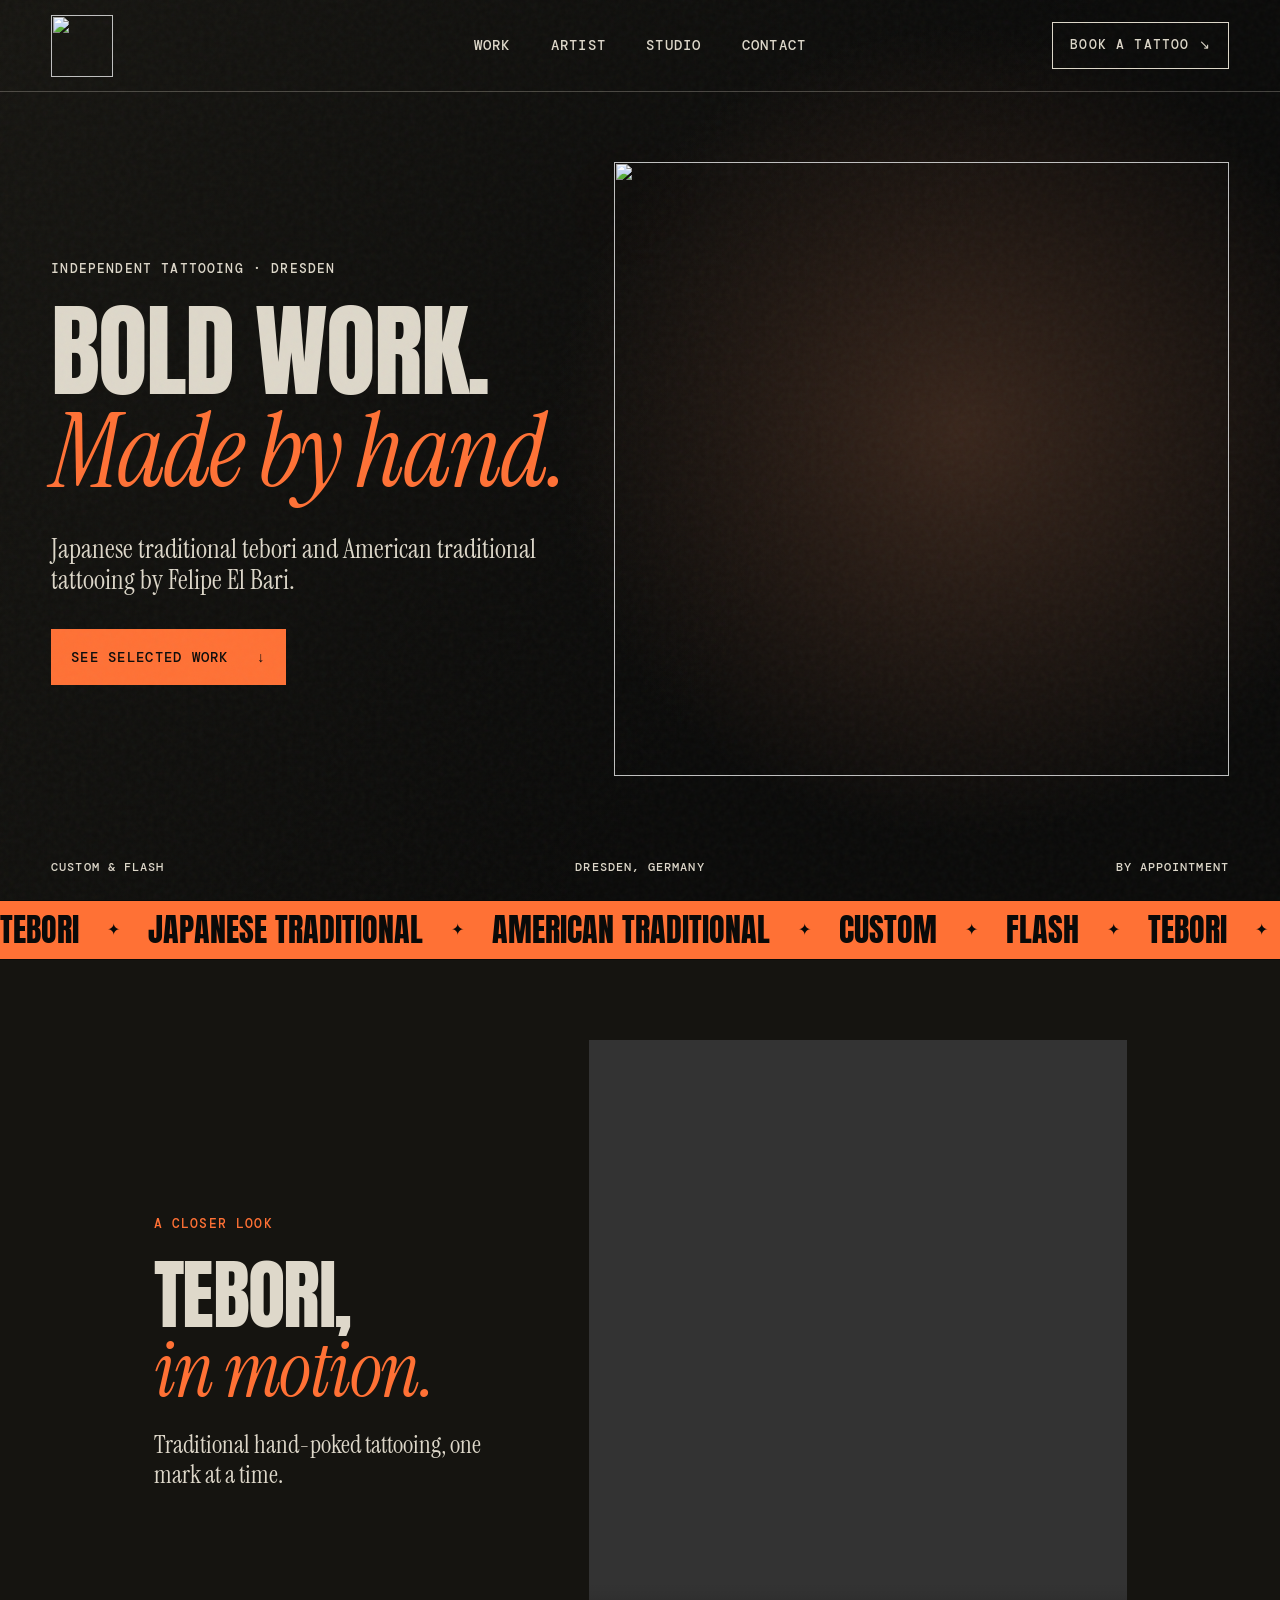
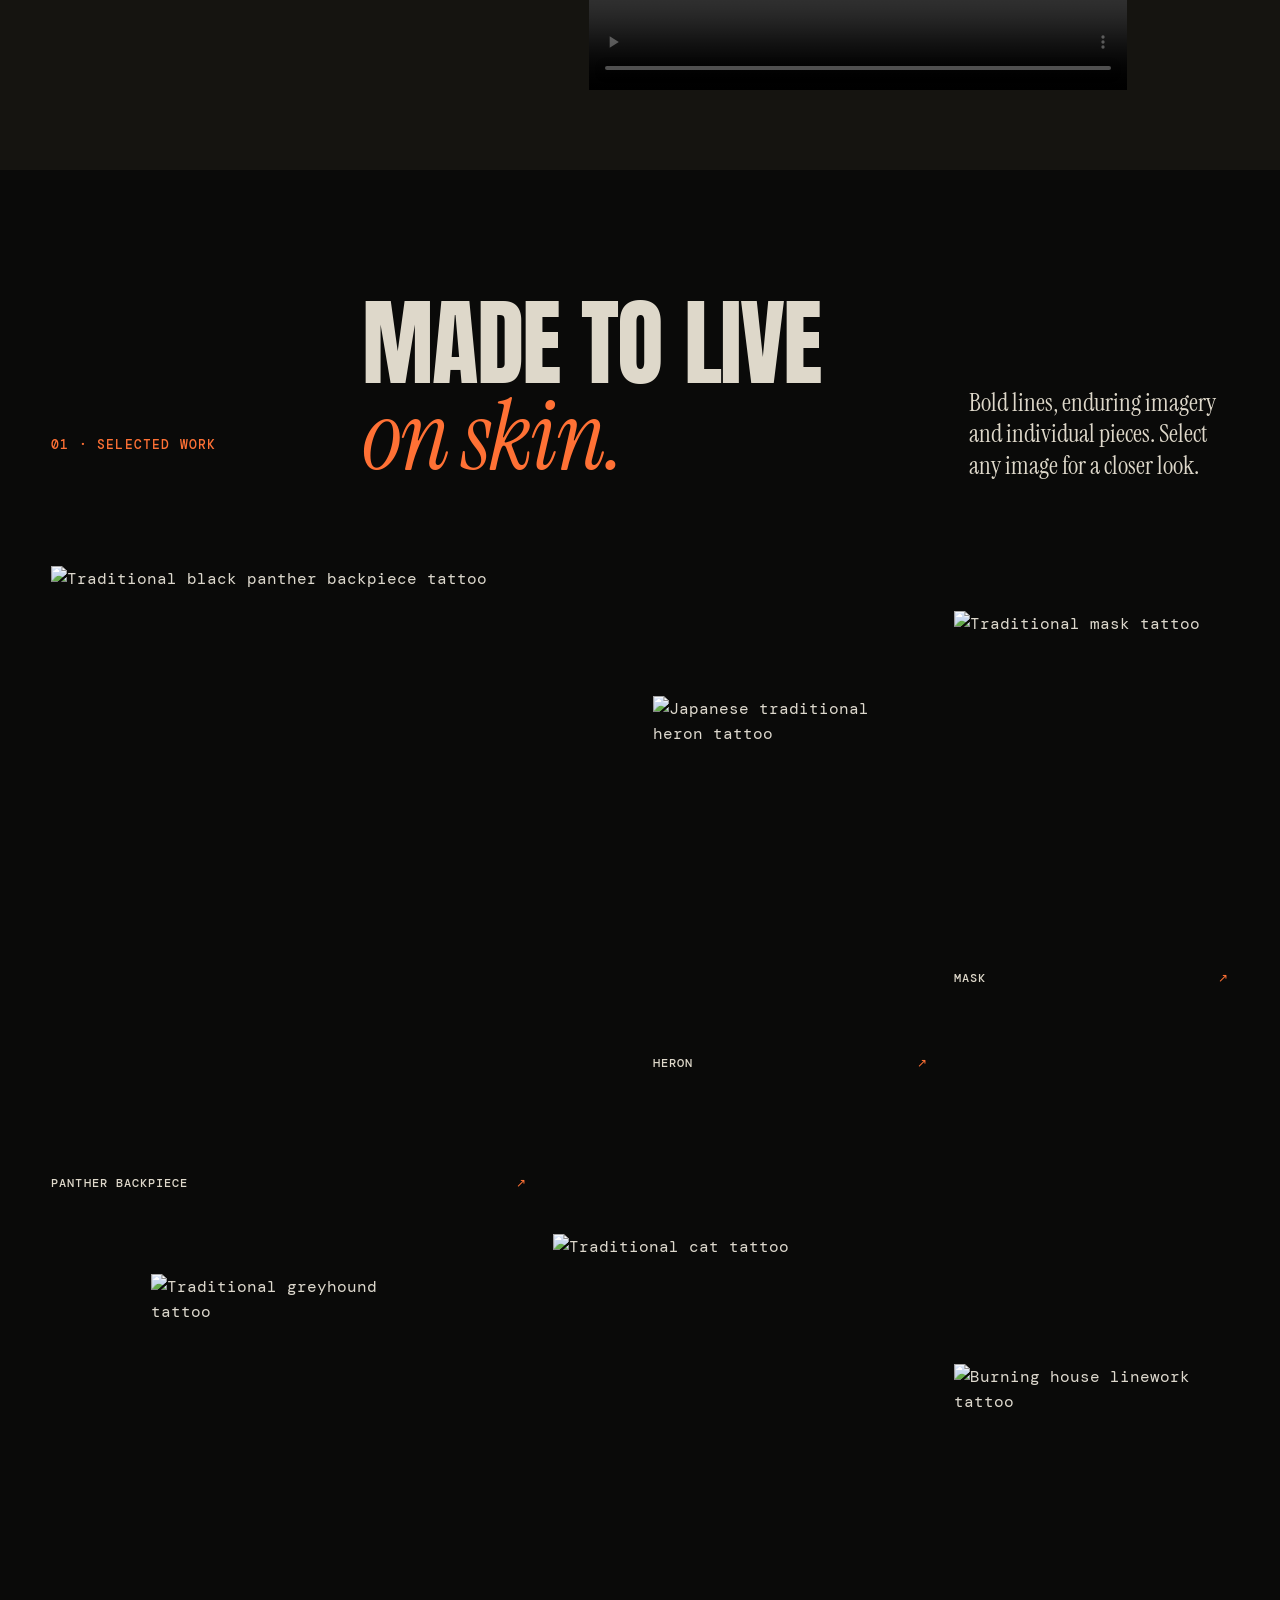
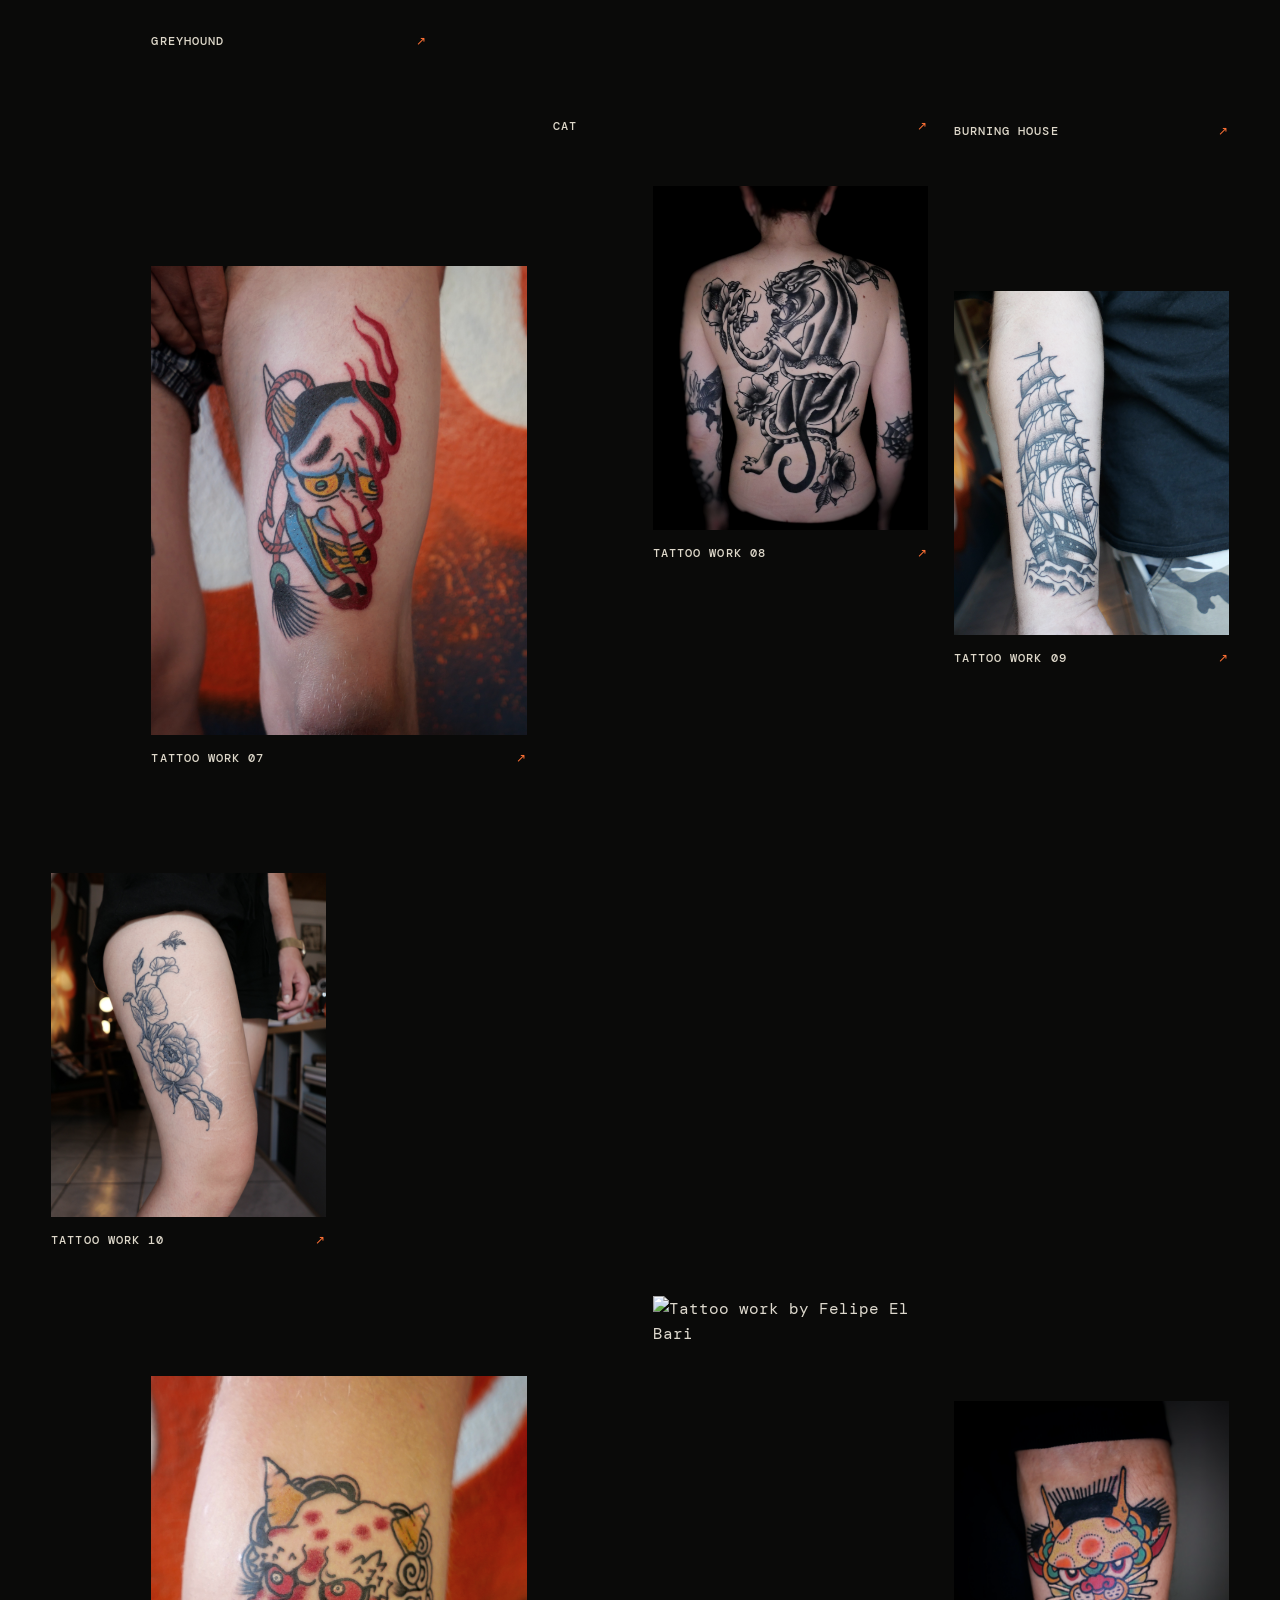
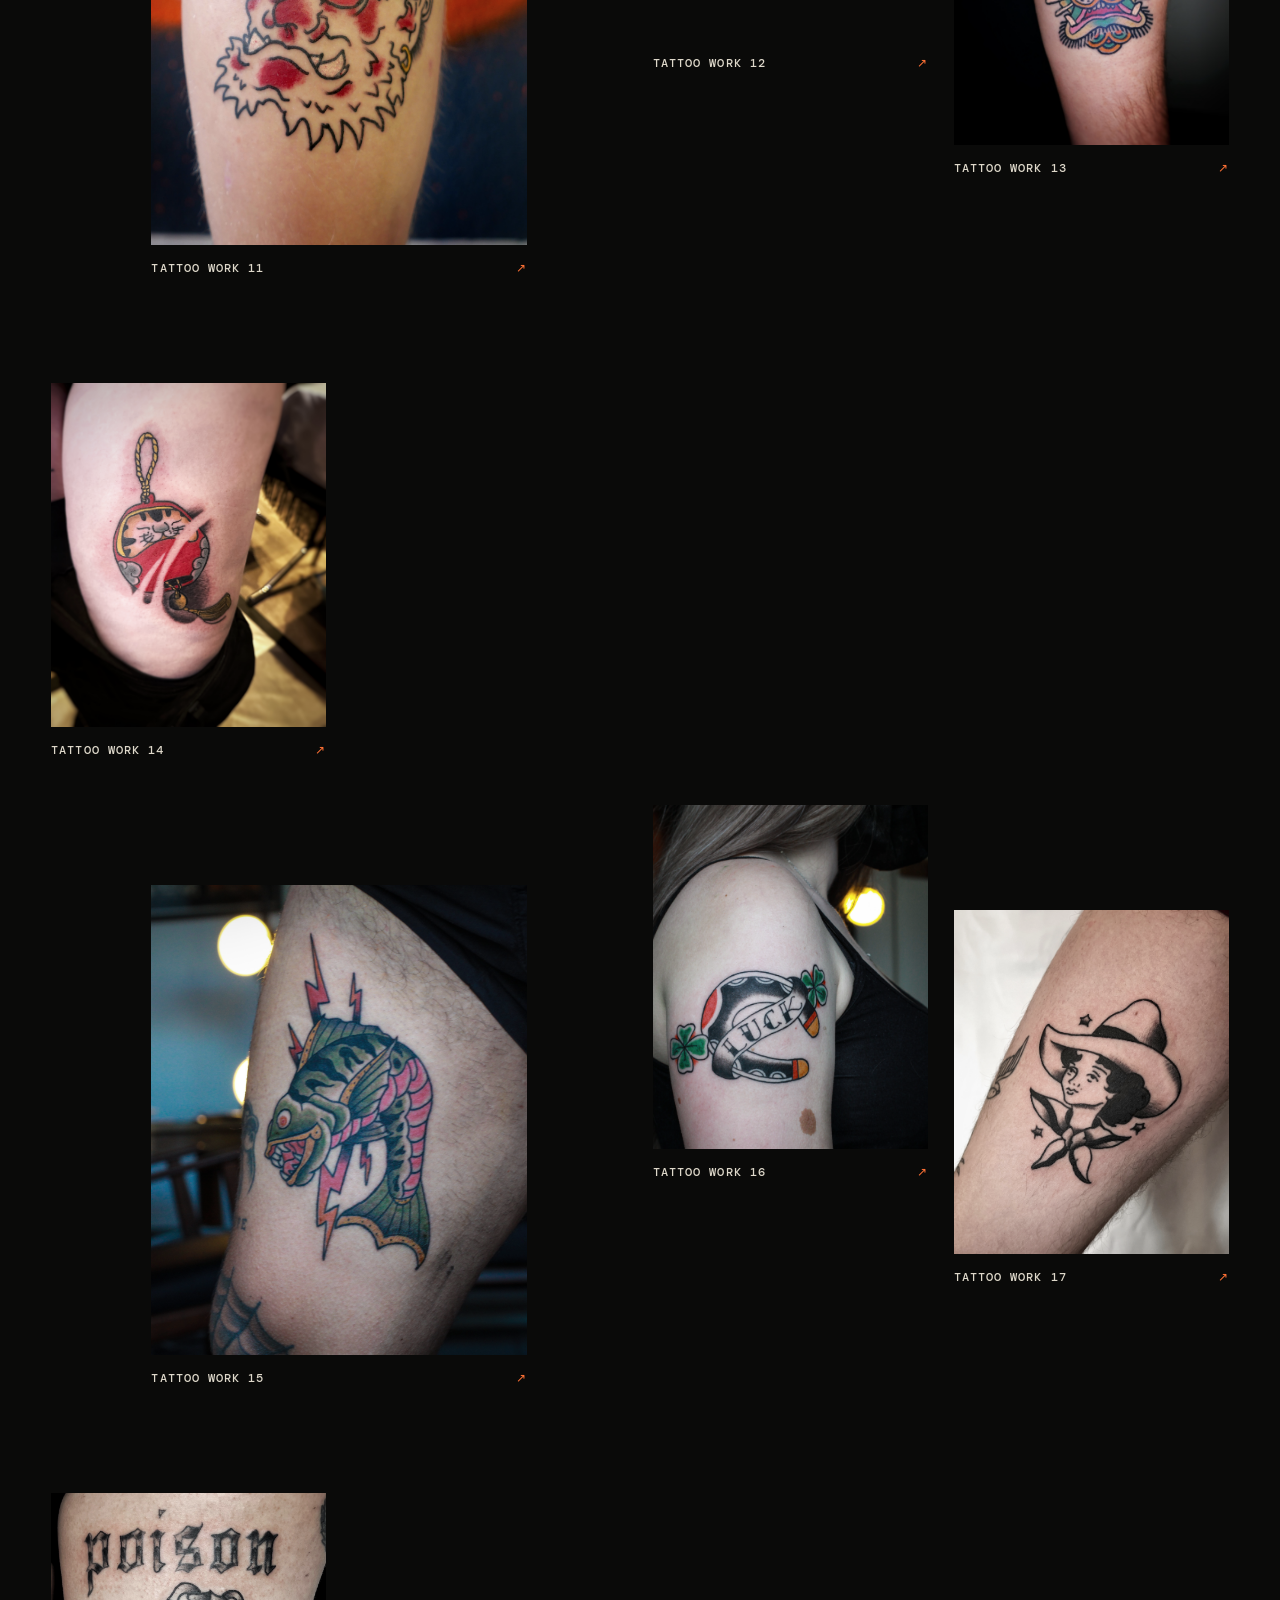
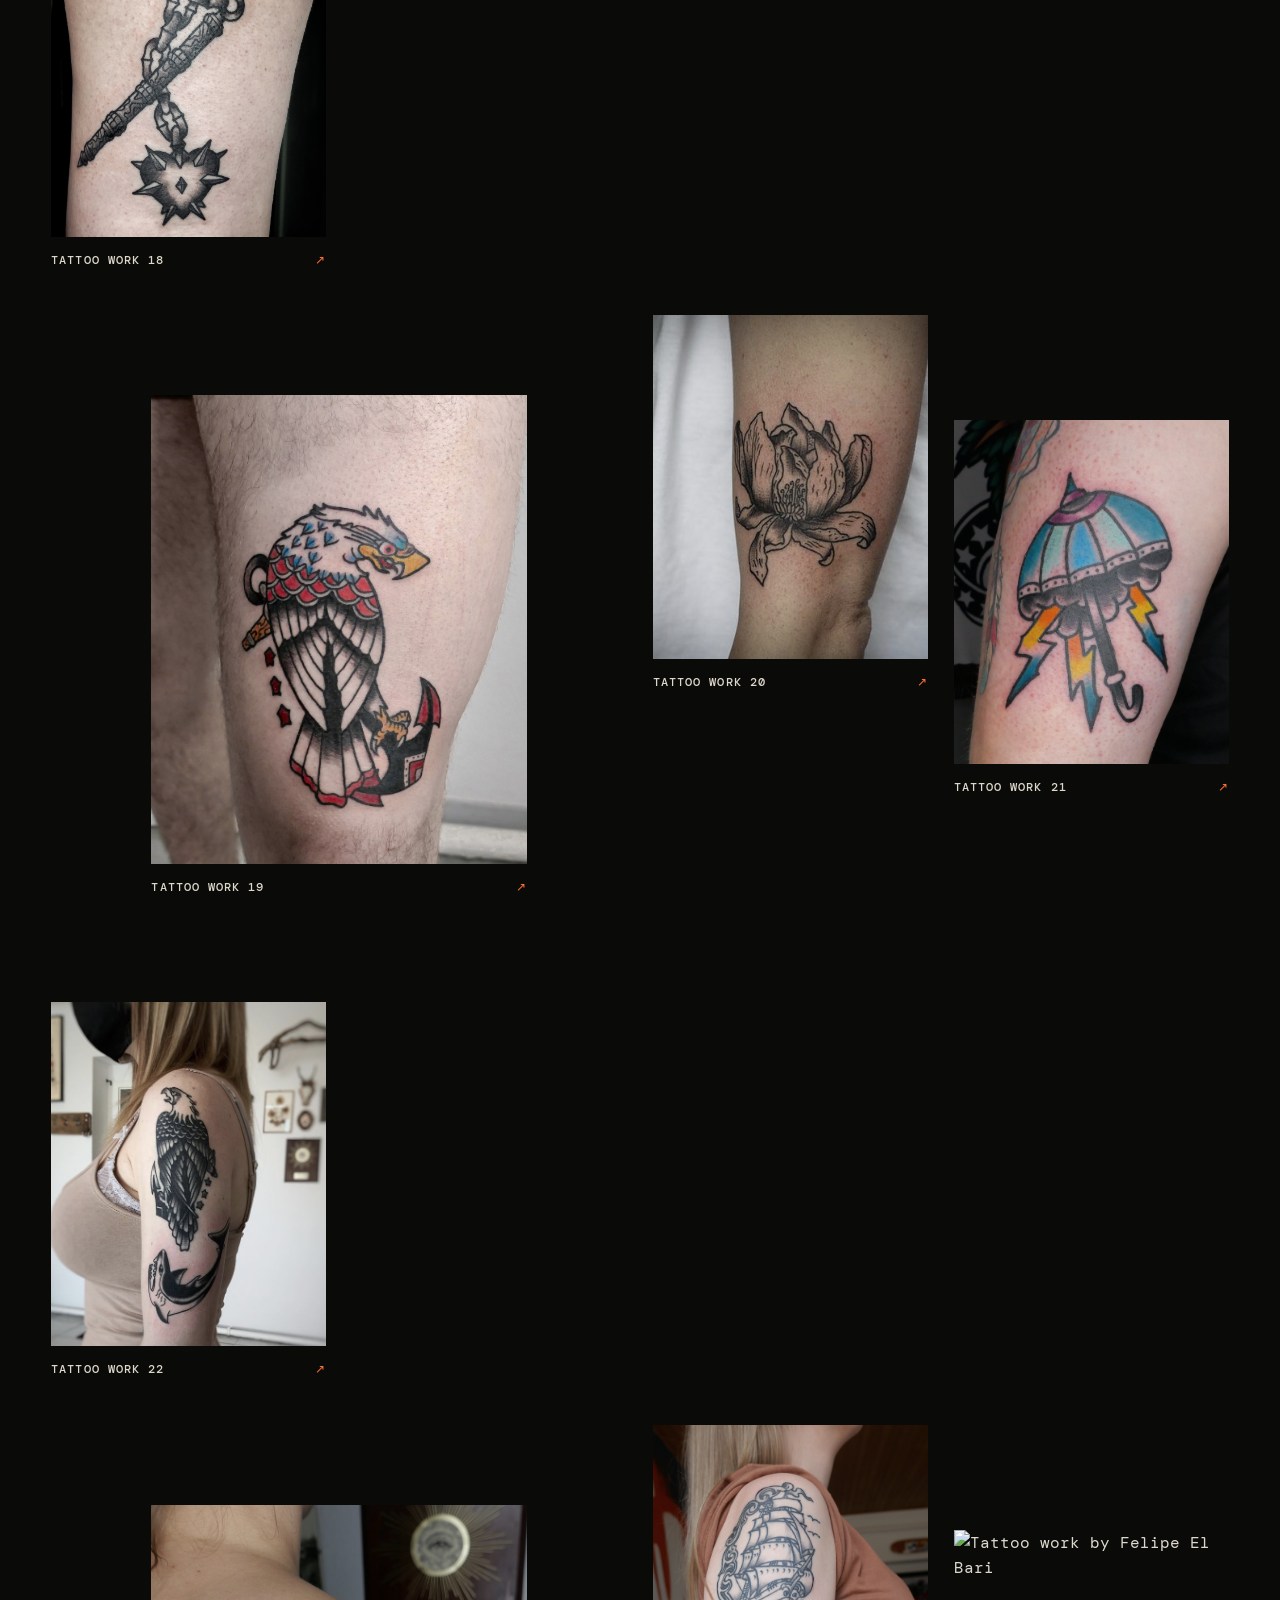
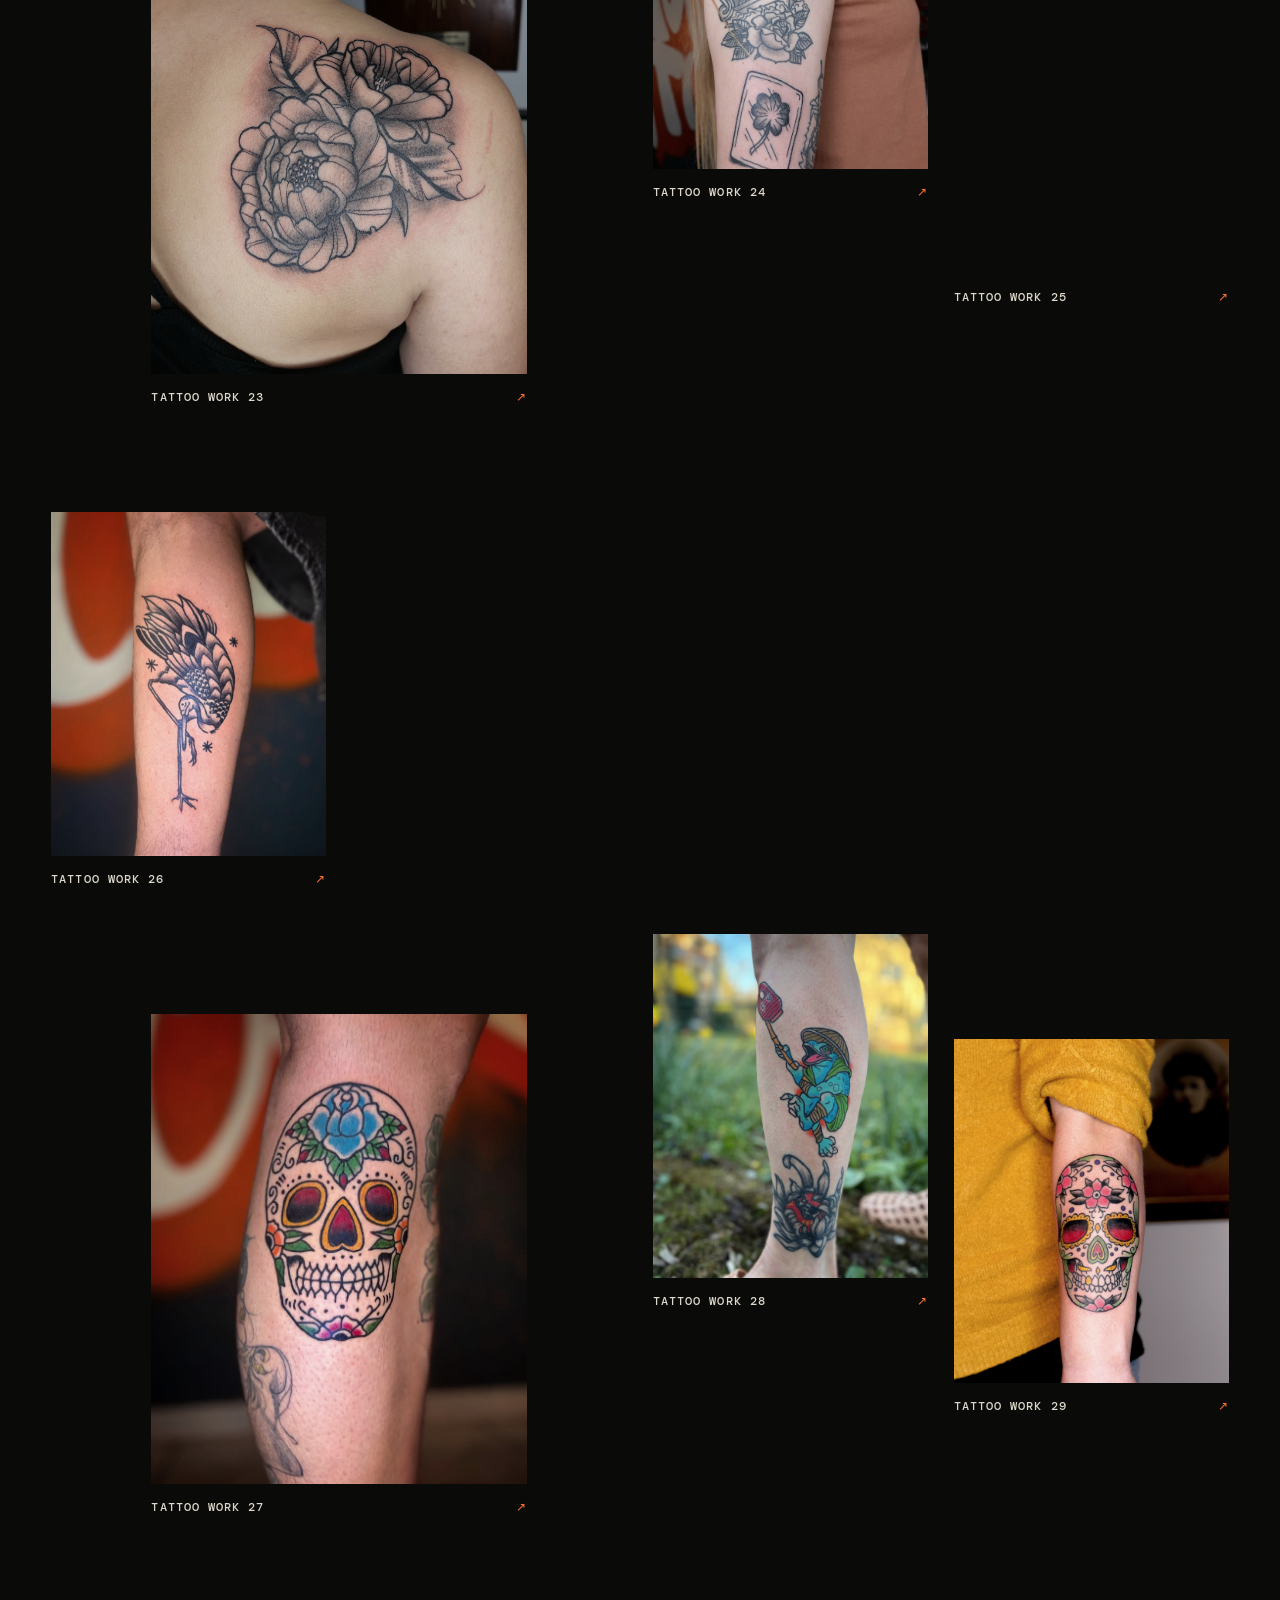
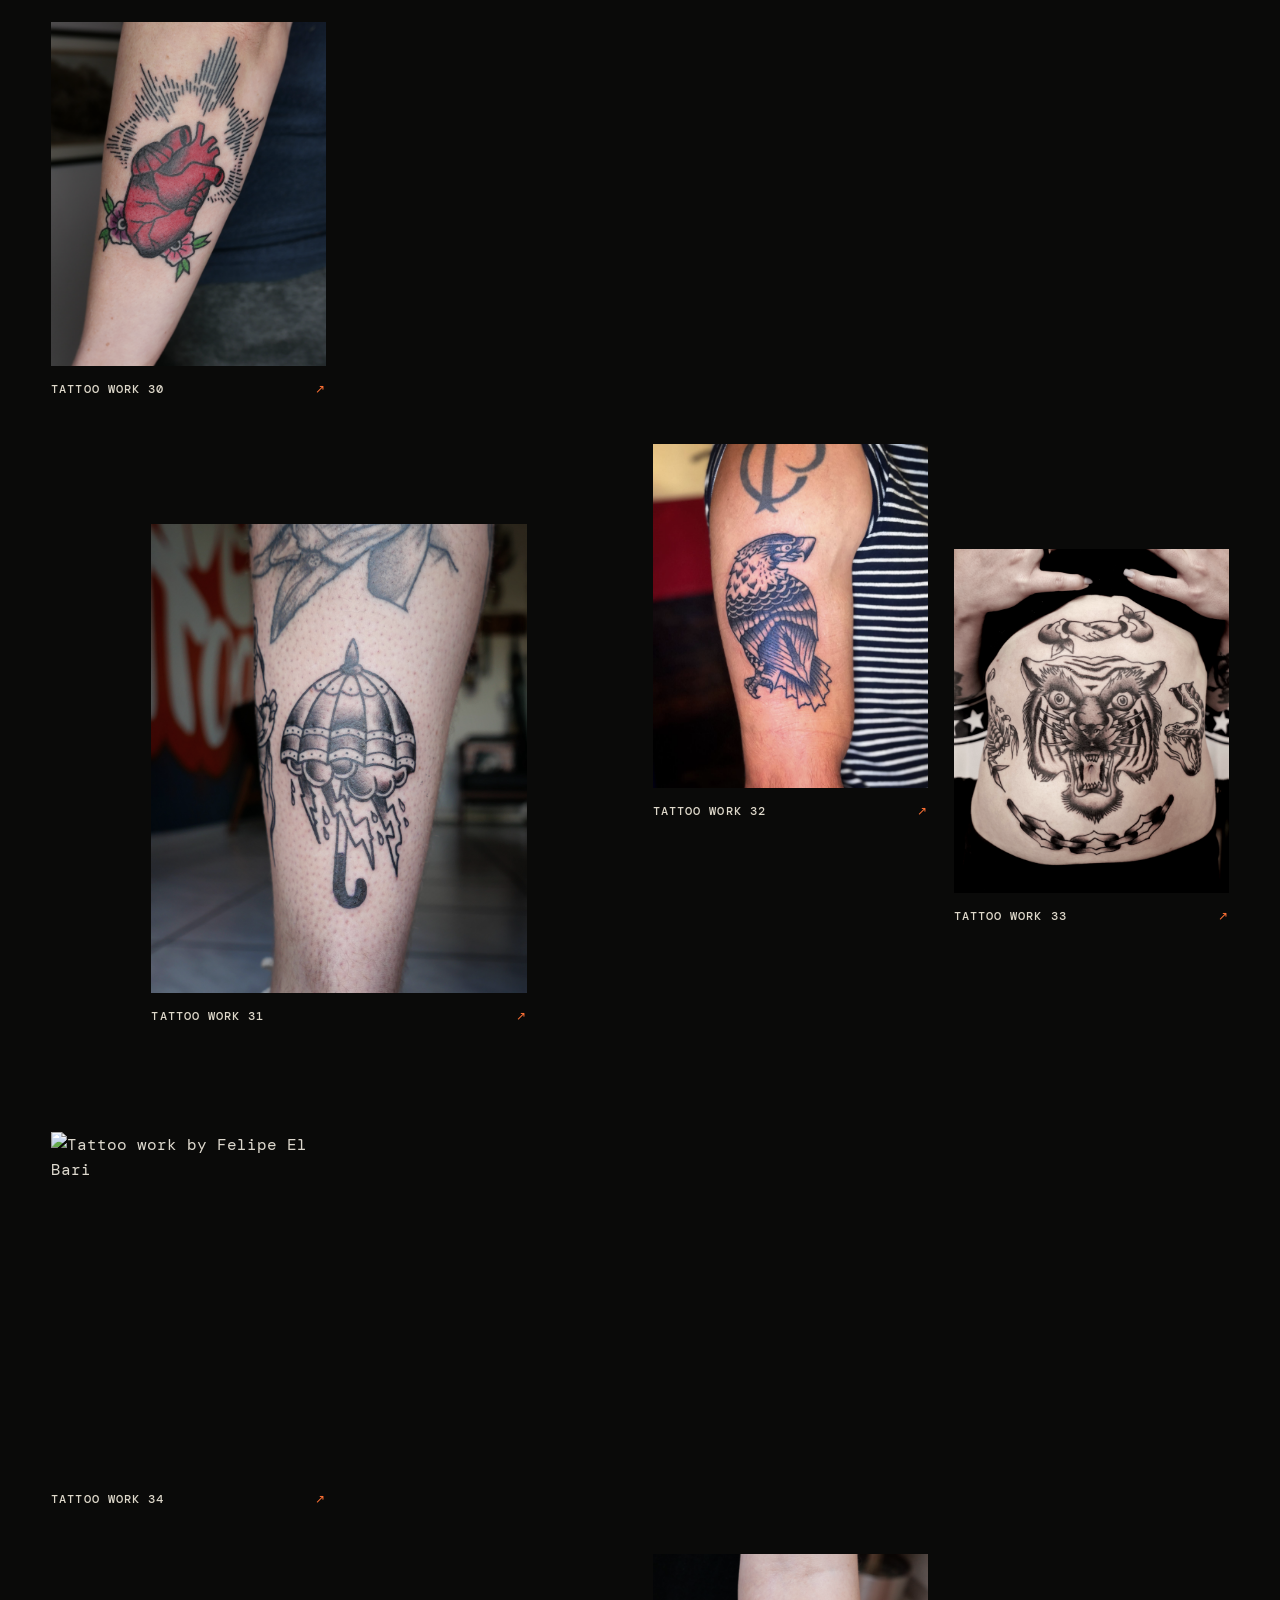
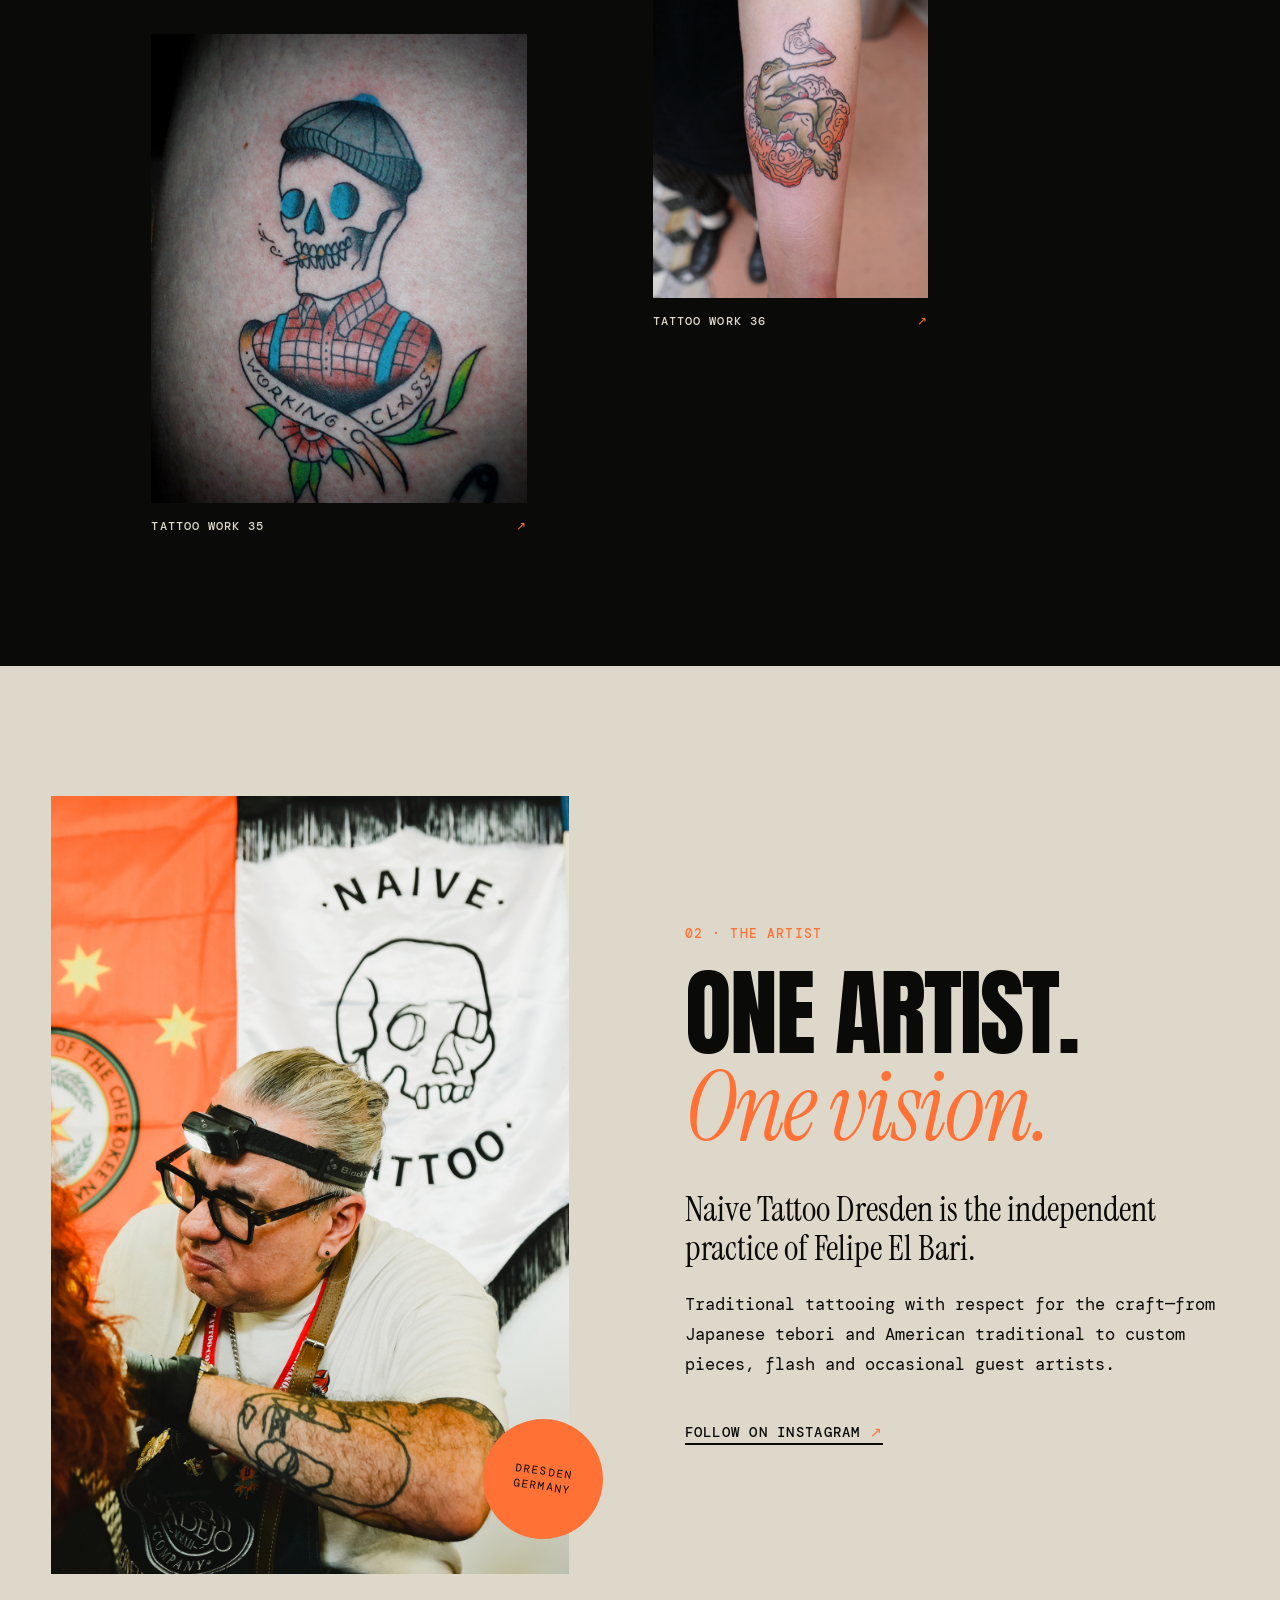
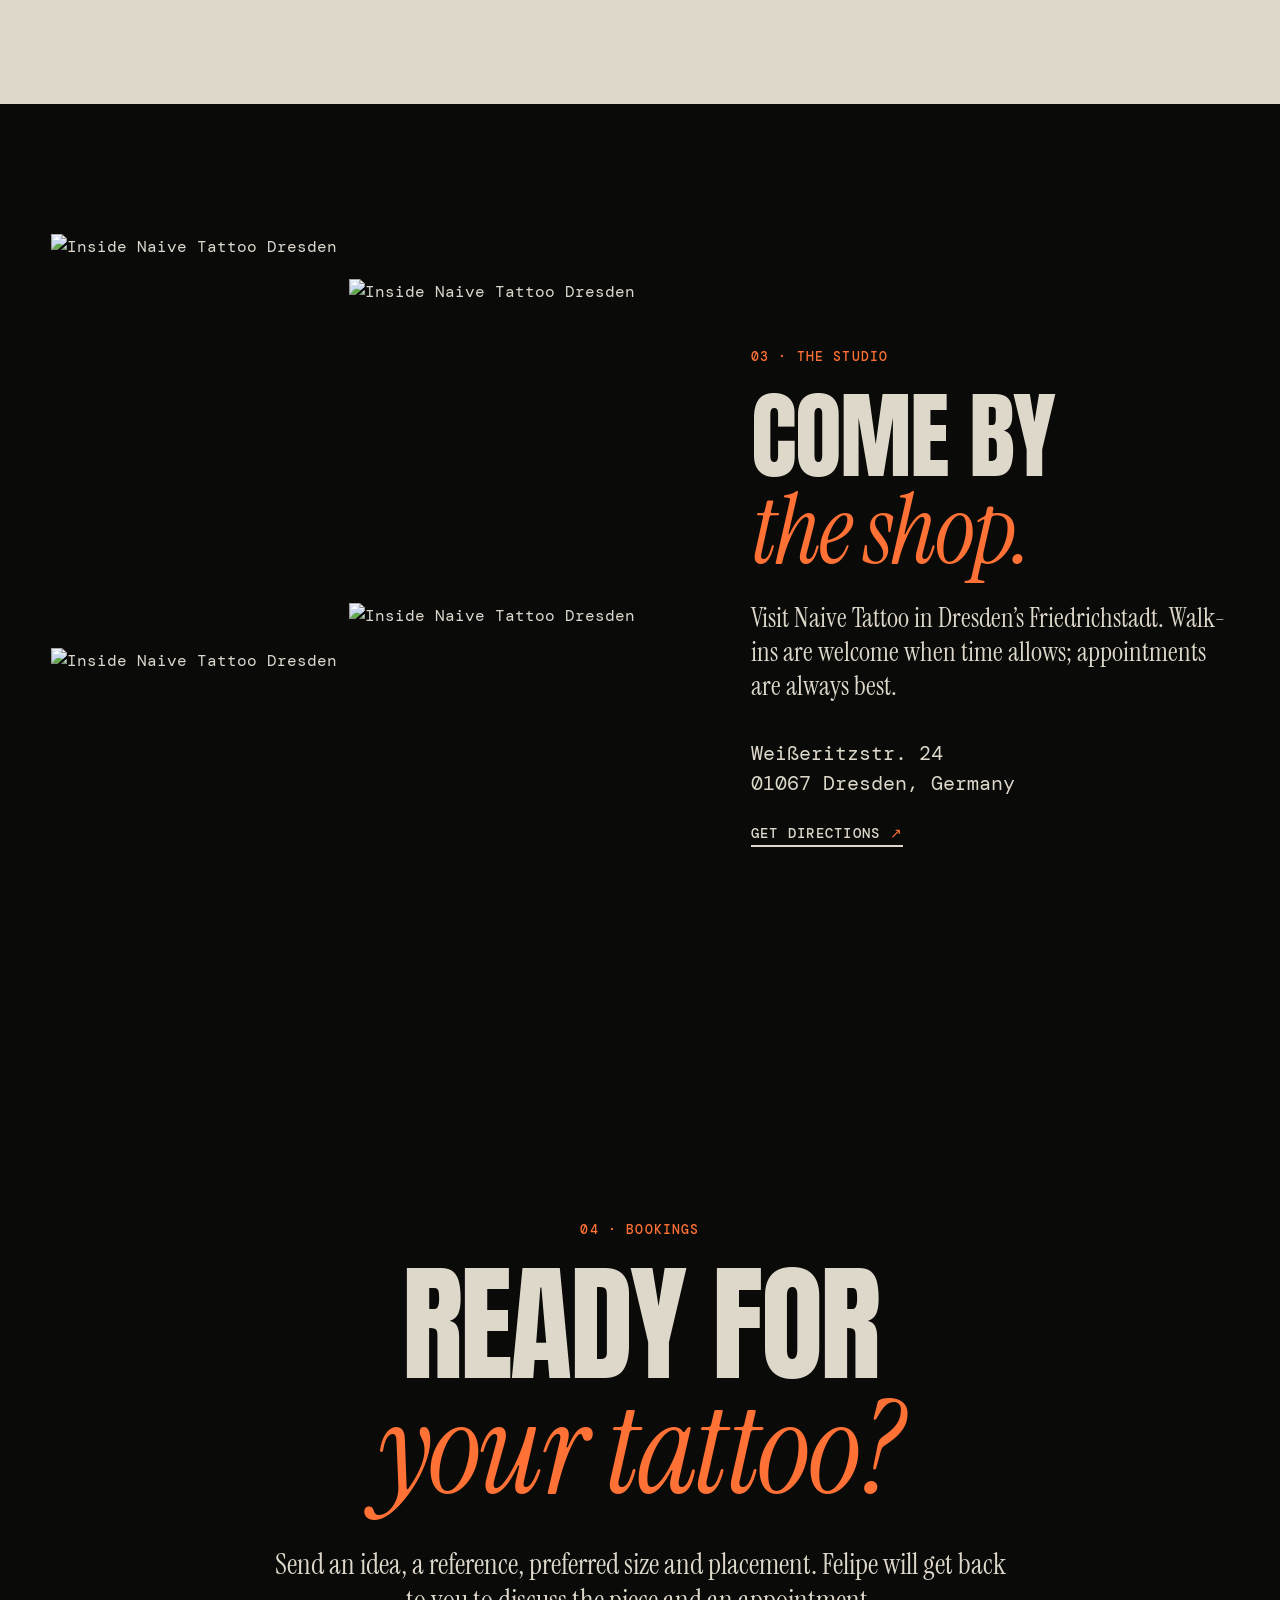
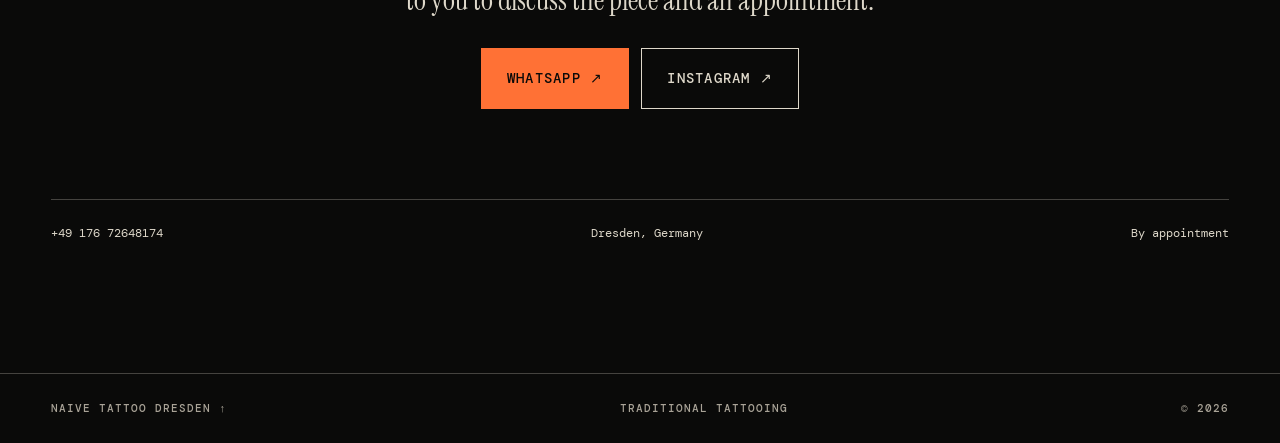
==== index.html @ 2654c164 "Add tattoo gallery, studio details, and reel" ====
<!DOCTYPE html>
<html lang="en">
<head>
  <meta charset="UTF-8">
  <meta name="viewport" content="width=device-width, initial-scale=1">
  <meta name="theme-color" content="#0a0a09">
  <meta name="description" content="Naive Tattoo Dresden — Japanese tebori, American traditional, custom and flash tattooing by Felipe El Bari.">
  <title>Naive Tattoo Dresden — Traditional tattooing</title>
  <link rel="icon" type="image/png" sizes="32x32" href="Assets/Favicon/favicon-32x32.png">
  <link rel="apple-touch-icon" sizes="180x180" href="Assets/Favicon/favicon-180x180.png">
  <link rel="preconnect" href="https://fonts.googleapis.com">
  <link rel="preconnect" href="https://fonts.gstatic.com" crossorigin>
  <link href="https://fonts.googleapis.com/css2?family=Anton&family=DM+Mono:wght@400;500&family=Instrument+Serif:ital@0;1&display=swap" rel="stylesheet">
  <link rel="stylesheet" href="styles.css">
</head>
<body>
  <div class="grain" aria-hidden="true"></div>
  <header class="site-header">
    <a class="brand" href="#top" aria-label="Naive Tattoo Dresden, home"><img src="Assets/Logo/Orange logo.png" alt=""></a>
    <nav aria-label="Main navigation"><a href="#work">Work</a><a href="#artist">Artist</a><a href="#studio">Studio</a><a href="#booking">Contact</a></nav>
    <a class="header-book" href="#booking">Book a tattoo <span aria-hidden="true">↘</span></a>
  </header>
  <main>
    <section class="hero" id="top">
      <div class="hero-copy">
        <p class="eyebrow">Independent tattooing · Dresden</p>
        <h1>Bold work.<br><em>Made by hand.</em></h1>
        <p class="hero-intro">Japanese traditional tebori and American traditional tattooing by Felipe El Bari.</p>
        <a class="primary-link" href="#work">See selected work <span aria-hidden="true">↓</span></a>
      </div>
      <div class="hero-art" aria-hidden="true"><img src="Assets/Logo/Orange logo.png" alt=""></div>
      <div class="hero-meta" role="group" aria-label="Studio details"><span>Custom &amp; flash</span><span>Dresden, Germany</span><span>By appointment</span></div>
    </section>
    <section class="marquee" aria-label="Tattoo styles">
      <div class="marquee-track">
        <div class="marquee-set"><span>Tebori</span><i>✦</i><span>Japanese Traditional</span><i>✦</i><span>American Traditional</span><i>✦</i><span>Custom</span><i>✦</i><span>Flash</span><i>✦</i></div>
        <div class="marquee-set" aria-hidden="true"><span>Tebori</span><i>✦</i><span>Japanese Traditional</span><i>✦</i><span>American Traditional</span><i>✦</i><span>Custom</span><i>✦</i><span>Flash</span><i>✦</i></div>
      </div>
    </section>
    <section class="reel" aria-labelledby="reel-title">
      <div class="reel-copy">
        <p class="eyebrow orange">A closer look</p>
        <h2 id="reel-title">Tebori,<br><em>in motion.</em></h2>
        <p>Traditional hand-poked tattooing, one mark at a time.</p>
      </div>
      <video class="reel-video" controls muted playsinline preload="metadata" aria-label="Tebori tattooing reel">
        <source src="Assets/videos/Reel Tebori Modern.mov" type="video/quicktime">
        Your browser does not support this video.
      </video>
    </section>
    <section class="work section" id="work" aria-labelledby="work-title">
      <div class="section-heading">
        <p class="eyebrow orange">01 · Selected work</p>
        <h2 id="work-title">Made to live<br><em>on skin.</em></h2>
        <p>Bold lines, enduring imagery and individual pieces. Select any image for a closer look.</p>
      </div>
      <div class="gallery">
        <button class="piece tall reveal" type="button" data-title="Panther backpiece"><img src="Assets/Gallery of tattoos/Panther backpiece.png" alt="Traditional black panther backpiece tattoo" loading="lazy"><span>Panther backpiece</span></button>
        <button class="piece reveal" type="button" data-title="Heron"><img src="Assets/Gallery of tattoos/Heron tattoo.png" alt="Japanese traditional heron tattoo" loading="lazy"><span>Heron</span></button>
        <button class="piece reveal" type="button" data-title="Mask"><img src="Assets/Gallery of tattoos/Mask tattoo.png" alt="Traditional mask tattoo" loading="lazy"><span>Mask</span></button>
        <button class="piece reveal" type="button" data-title="Greyhound"><img src="Assets/Gallery of tattoos/Greyhound tattoo.png" alt="Traditional greyhound tattoo" loading="lazy"><span>Greyhound</span></button>
        <button class="piece tall reveal" type="button" data-title="Cat"><img src="Assets/Gallery of tattoos/Cat tattoo.png" alt="Traditional cat tattoo" loading="lazy"><span>Cat</span></button>
        <button class="piece reveal" type="button" data-title="Burning house"><img src="Assets/Gallery of tattoos/Burning house tattoo.png" alt="Burning house linework tattoo" loading="lazy"><span>Burning house</span></button>
        <button class="piece reveal" type="button" data-title="Tattoo work 07"><img src="Assets/Gallery of tattoos/DO01022152 2.jpg" alt="Tattoo work by Felipe El Bari" loading="lazy"><span>Tattoo work 07</span></button>
        <button class="piece reveal" type="button" data-title="Tattoo work 08"><img src="Assets/Gallery of tattoos/CF360032-CF05-45A3-846C-0F23BA4D587A.jpeg" alt="Tattoo work by Felipe El Bari" loading="lazy"><span>Tattoo work 08</span></button>
        <button class="piece reveal" type="button" data-title="Tattoo work 09"><img src="Assets/Gallery of tattoos/DO01011075 2.jpg" alt="Tattoo work by Felipe El Bari" loading="lazy"><span>Tattoo work 09</span></button>
        <button class="piece reveal" type="button" data-title="Tattoo work 10"><img src="Assets/Gallery of tattoos/DO01022183.JPG" alt="Tattoo work by Felipe El Bari" loading="lazy"><span>Tattoo work 10</span></button>
        <button class="piece reveal" type="button" data-title="Tattoo work 11"><img src="Assets/Gallery of tattoos/DO01022163 2.jpg" alt="Tattoo work by Felipe El Bari" loading="lazy"><span>Tattoo work 11</span></button>
        <button class="piece reveal" type="button" data-title="Tattoo work 12"><img src="Assets/Gallery of tattoos/IMG_1928.heic" alt="Tattoo work by Felipe El Bari" loading="lazy"><span>Tattoo work 12</span></button>
        <button class="piece reveal" type="button" data-title="Tattoo work 13"><img src="Assets/Gallery of tattoos/DO01022415.jpg" alt="Tattoo work by Felipe El Bari" loading="lazy"><span>Tattoo work 13</span></button>
        <button class="piece reveal" type="button" data-title="Tattoo work 14"><img src="Assets/Gallery of tattoos/IMG_0526.jpg" alt="Tattoo work by Felipe El Bari" loading="lazy"><span>Tattoo work 14</span></button>
        <button class="piece reveal" type="button" data-title="Tattoo work 15"><img src="Assets/Gallery of tattoos/IMG_0321-2.jpg" alt="Tattoo work by Felipe El Bari" loading="lazy"><span>Tattoo work 15</span></button>
        <button class="piece reveal" type="button" data-title="Tattoo work 16"><img src="Assets/Gallery of tattoos/IMG_0290.jpg" alt="Tattoo work by Felipe El Bari" loading="lazy"><span>Tattoo work 16</span></button>
        <button class="piece reveal" type="button" data-title="Tattoo work 17"><img src="Assets/Gallery of tattoos/IMG_9064.jpg" alt="Tattoo work by Felipe El Bari" loading="lazy"><span>Tattoo work 17</span></button>
        <button class="piece reveal" type="button" data-title="Tattoo work 18"><img src="Assets/Gallery of tattoos/IMG_8683.jpg" alt="Tattoo work by Felipe El Bari" loading="lazy"><span>Tattoo work 18</span></button>
        <button class="piece reveal" type="button" data-title="Tattoo work 19"><img src="Assets/Gallery of tattoos/L1010730.jpg" alt="Tattoo work by Felipe El Bari" loading="lazy"><span>Tattoo work 19</span></button>
        <button class="piece reveal" type="button" data-title="Tattoo work 20"><img src="Assets/Gallery of tattoos/IMG_8500.JPG" alt="Tattoo work by Felipe El Bari" loading="lazy"><span>Tattoo work 20</span></button>
        <button class="piece reveal" type="button" data-title="Tattoo work 21"><img src="Assets/Gallery of tattoos/L1010789 (1).JPG" alt="Tattoo work by Felipe El Bari" loading="lazy"><span>Tattoo work 21</span></button>
        <button class="piece reveal" type="button" data-title="Tattoo work 22"><img src="Assets/Gallery of tattoos/IMG_8490.JPG" alt="Tattoo work by Felipe El Bari" loading="lazy"><span>Tattoo work 22</span></button>
        <button class="piece reveal" type="button" data-title="Tattoo work 23"><img src="Assets/Gallery of tattoos/L1011045.JPG" alt="Tattoo work by Felipe El Bari" loading="lazy"><span>Tattoo work 23</span></button>
        <button class="piece reveal" type="button" data-title="Tattoo work 24"><img src="Assets/Gallery of tattoos/L1011028.JPG" alt="Tattoo work by Felipe El Bari" loading="lazy"><span>Tattoo work 24</span></button>
        <button class="piece reveal" type="button" data-title="Tattoo work 25"><img src="Assets/Gallery of tattoos/IMG_8232.heic" alt="Tattoo work by Felipe El Bari" loading="lazy"><span>Tattoo work 25</span></button>
        <button class="piece reveal" type="button" data-title="Tattoo work 26"><img src="Assets/Gallery of tattoos/IMG_8035.JPG" alt="Tattoo work by Felipe El Bari" loading="lazy"><span>Tattoo work 26</span></button>
        <button class="piece reveal" type="button" data-title="Tattoo work 27"><img src="Assets/Gallery of tattoos/IMG_8036.JPG" alt="Tattoo work by Felipe El Bari" loading="lazy"><span>Tattoo work 27</span></button>
        <button class="piece reveal" type="button" data-title="Tattoo work 28"><img src="Assets/Gallery of tattoos/IMG_8038.JPG" alt="Tattoo work by Felipe El Bari" loading="lazy"><span>Tattoo work 28</span></button>
        <button class="piece reveal" type="button" data-title="Tattoo work 29"><img src="Assets/Gallery of tattoos/L1010083 2.jpg" alt="Tattoo work by Felipe El Bari" loading="lazy"><span>Tattoo work 29</span></button>
        <button class="piece reveal" type="button" data-title="Tattoo work 30"><img src="Assets/Gallery of tattoos/L1010365.JPG" alt="Tattoo work by Felipe El Bari" loading="lazy"><span>Tattoo work 30</span></button>
        <button class="piece reveal" type="button" data-title="Tattoo work 31"><img src="Assets/Gallery of tattoos/L1010943.jpg" alt="Tattoo work by Felipe El Bari" loading="lazy"><span>Tattoo work 31</span></button>
        <button class="piece reveal" type="button" data-title="Tattoo work 32"><img src="Assets/Gallery of tattoos/IMG_8039.JPG" alt="Tattoo work by Felipe El Bari" loading="lazy"><span>Tattoo work 32</span></button>
        <button class="piece reveal" type="button" data-title="Tattoo work 33"><img src="Assets/Gallery of tattoos/Snapseed 34.jpg" alt="Tattoo work by Felipe El Bari" loading="lazy"><span>Tattoo work 33</span></button>
        <button class="piece reveal" type="button" data-title="Tattoo work 34"><img src="Assets/Gallery of tattoos/IMG_8422.heic" alt="Tattoo work by Felipe El Bari" loading="lazy"><span>Tattoo work 34</span></button>
        <button class="piece reveal" type="button" data-title="Tattoo work 35"><img src="Assets/Gallery of tattoos/IMG_0280 2.jpg" alt="Tattoo work by Felipe El Bari" loading="lazy"><span>Tattoo work 35</span></button>
        <button class="piece reveal" type="button" data-title="Tattoo work 36"><img src="Assets/Gallery of tattoos/L1010698.JPG" alt="Tattoo work by Felipe El Bari" loading="lazy"><span>Tattoo work 36</span></button>
      </div>
    </section>
    <section class="artist section" id="artist" aria-labelledby="artist-title">
      <div class="portrait-wrap reveal"><img src="Assets/Profile picture/134303.jpg" alt="Felipe El Bari tattooing in his Dresden studio" loading="lazy"><span class="portrait-stamp">Dresden<br>Germany</span></div>
      <div class="artist-copy reveal">
        <p class="eyebrow orange">02 · The artist</p>
        <h2 id="artist-title">One artist.<br><em>One vision.</em></h2>
        <p class="lead">Naive Tattoo Dresden is the independent practice of Felipe El Bari.</p>
        <p>Traditional tattooing with respect for the craft—from Japanese tebori and American traditional to custom pieces, flash and occasional guest artists.</p>
        <a class="text-link" href="https://www.instagram.com/naivetattoodresden/" target="_blank" rel="noreferrer">Follow on Instagram <span aria-hidden="true">↗</span></a>
      </div>
    </section>
    <section class="studio section" id="studio" aria-labelledby="studio-title">
      <div class="studio-images reveal">
        <img src="Assets/Images of shop/IMG_3613.HEIC" alt="Inside Naive Tattoo Dresden" loading="lazy">
        <img src="Assets/Images of shop/IMG_3615.HEIC" alt="Inside Naive Tattoo Dresden" loading="lazy">
        <img src="Assets/Images of shop/IMG_3618.heic" alt="Inside Naive Tattoo Dresden" loading="lazy">
        <img src="Assets/Images of shop/IMG_3626.heic" alt="Inside Naive Tattoo Dresden" loading="lazy">
      </div>
      <div class="studio-copy reveal">
        <p class="eyebrow orange">03 · The studio</p>
        <h2 id="studio-title">Come by<br><em>the shop.</em></h2>
        <p>Visit Naive Tattoo in Dresden’s Friedrichstadt. Walk-ins are welcome when time allows; appointments are always best.</p>
        <address>Weißeritzstr. 24<br>01067 Dresden, Germany</address>
        <a class="text-link" href="https://www.google.com/maps/search/?api=1&amp;query=Weisseritzstrasse+24%2C+01067+Dresden" target="_blank" rel="noreferrer">Get directions <span aria-hidden="true">↗</span></a>
      </div>
    </section>
    <section class="booking section" id="booking" aria-labelledby="booking-title">
      <p class="eyebrow orange">04 · Bookings</p>
      <h2 id="booking-title">Ready for<br><em>your tattoo?</em></h2>
      <p>Send an idea, a reference, preferred size and placement. Felipe will get back to you to discuss the piece and an appointment.</p>
      <div class="booking-actions">
        <a class="booking-button" href="https://wa.me/4917672648174" target="_blank" rel="noreferrer">WhatsApp <span aria-hidden="true">↗</span></a>
        <a class="booking-button secondary" href="https://www.instagram.com/naivetattoodresden/" target="_blank" rel="noreferrer">Instagram <span aria-hidden="true">↗</span></a>
      </div>
      <div class="booking-meta"><span>+49 176 72648174</span><span>Dresden, Germany</span><span>By appointment</span></div>
    </section>
  </main>
  <footer><a href="#top">Naive Tattoo Dresden ↑</a><span>Traditional tattooing</span><span>© 2026</span></footer>
  <dialog id="lightbox" aria-label="Tattoo image preview"><button class="lightbox-close" type="button" aria-label="Close image">×</button><img src="Assets/Gallery of tattoos/Panther backpiece.png" alt=""><p></p></dialog>
  <script src="script.js"></script>
</body>
</html>
---- styles.css ----
:root{--ink:#0a0a09;--paper:#ded8ca;--orange:#ff7135;--line:rgba(222,216,202,.28);--mono:"DM Mono",monospace;--display:"Anton",Impact,sans-serif;--serif:"Instrument Serif",Georgia,serif}
*{box-sizing:border-box}
html{scroll-behavior:smooth;scroll-padding-top:92px}
body{margin:0;background:var(--ink);color:var(--paper);font:400 16px/1.6 var(--mono);overflow-x:hidden}
button,a{color:inherit;font:inherit}a{text-decoration:none}button{cursor:pointer}
.grain{position:fixed;inset:0;pointer-events:none;z-index:99;opacity:.05;background-image:url("data:image/svg+xml,%3Csvg viewBox='0 0 180 180' xmlns='http://www.w3.org/2000/svg'%3E%3Cfilter id='n'%3E%3CfeTurbulence type='fractalNoise' baseFrequency='.9' numOctaves='4' stitchTiles='stitch'/%3E%3C/filter%3E%3Crect width='100%25' height='100%25' filter='url(%23n)' opacity='.8'/%3E%3C/svg%3E")}
.site-header{position:absolute;inset:0 0 auto;z-index:10;height:92px;padding:14px 4vw;display:grid;grid-template-columns:1fr auto 1fr;align-items:center;border-bottom:1px solid var(--line)}
.brand{width:62px;height:62px}.brand img{width:100%;height:100%;object-fit:contain}
.site-header nav{display:flex;gap:40px}.site-header nav a,.header-book,.eyebrow,.primary-link,.booking-button,.text-link,footer,.hero-meta,.piece span{text-transform:uppercase;letter-spacing:.09em;font-weight:500}
.site-header nav a{font-size:14px}.site-header nav a:hover,.site-header nav a:focus-visible,.text-link:hover{color:var(--orange)}
.header-book{justify-self:end;border:1px solid var(--paper);padding:12px 17px;font-size:13px;transition:.2s}.header-book:hover{background:var(--orange);border-color:var(--orange);color:var(--ink)}
.hero{min-height:100svh;position:relative;display:grid;grid-template-columns:minmax(0,.95fr) minmax(440px,1.05fr);align-items:center;gap:4vw;padding:135px 4vw 90px;overflow:hidden}
.hero:before{content:"";position:absolute;inset:0;z-index:-1;background:radial-gradient(circle at 75% 48%,#38251b 0,transparent 38%),linear-gradient(120deg,#161511,transparent 62%)}
.hero-copy{position:relative;z-index:2}.eyebrow{font-size:13px;line-height:1.4;margin:0 0 27px}.orange{color:var(--orange)}
h1,h2{margin:0;font-family:var(--display);font-weight:400;text-transform:uppercase;line-height:.9;letter-spacing:-.02em}h1{font-size:clamp(76px,8vw,145px)}h2{font-size:clamp(66px,7.5vw,126px)}h1 em,h2 em{font-family:var(--serif);font-weight:400;text-transform:none;color:var(--orange)}
.hero-intro{max-width:580px;margin:34px 0;font-family:var(--serif);font-size:clamp(27px,2.1vw,38px);line-height:1.15}
.primary-link{display:inline-flex;gap:28px;align-items:center;padding:17px 20px;background:var(--orange);color:var(--ink);font-size:14px}.primary-link:hover span{transform:translateY(3px)}.primary-link span{transition:.2s}
.hero-art{position:relative;justify-self:end;width:min(48vw,680px);aspect-ratio:1}.hero-art img{width:100%;height:100%;object-fit:contain;filter:drop-shadow(0 20px 55px rgba(255,113,53,.16))}
.hero-meta{position:absolute;bottom:23px;left:4vw;right:4vw;display:flex;justify-content:space-between;font-size:12px}
.marquee{overflow:hidden;background:var(--orange);color:var(--ink);border-block:1px solid var(--ink);padding:13px 0}.marquee-track{display:flex;width:max-content;animation:marquee 28s linear infinite}.marquee-set{display:flex;gap:28px;padding-right:28px;white-space:nowrap}.marquee span{font-family:var(--display);font-size:32px;line-height:1;text-transform:uppercase}.marquee i{font-style:normal;align-self:center}
.reel{display:grid;grid-template-columns:minmax(280px,.8fr) minmax(0,1.2fr);gap:6vw;align-items:center;padding:80px 12vw;background:#151410}.reel-copy h2{font-size:clamp(58px,6vw,100px)}.reel-copy>p:last-child{font-family:var(--serif);font-size:25px;line-height:1.2}.reel-video{width:100%;display:block;aspect-ratio:9/16;max-height:650px;object-fit:cover;background:#000}
.section{padding:130px 4vw}.section-heading{display:grid;grid-template-columns:.7fr 1.5fr .7fr;gap:4vw;align-items:end;margin-bottom:85px}.section-heading>p:last-child{margin:0;font-family:var(--serif);font-size:25px;line-height:1.25}
.gallery{display:grid;grid-template-columns:repeat(12,1fr);gap:80px 2vw;align-items:start}.piece{padding:0;border:0;background:transparent;text-align:left}.piece:nth-child(1){grid-column:1/span 5}.piece:nth-child(2){grid-column:7/span 3;margin-top:130px}.piece:nth-child(3){grid-column:10/span 3;margin-top:45px}.piece:nth-child(4){grid-column:2/span 3}.piece:nth-child(5){grid-column:6/span 4;margin-top:-40px}.piece:nth-child(6){grid-column:10/span 3;margin-top:90px}.piece img{display:block;width:100%;aspect-ratio:4/5;object-fit:cover;filter:saturate(.8);transition:.35s}.piece:hover img{filter:saturate(1);transform:scale(.985)}.piece span{display:flex;justify-content:space-between;margin-top:14px;font-size:12px}.piece span:after{content:"↗";color:var(--orange)}
.piece:nth-child(n+7){grid-column:span 3;margin-top:0}.piece:nth-child(4n+7){grid-column:2/span 4;margin-top:45px}.piece:nth-child(4n+8){grid-column:7/span 3;margin-top:-35px}.piece:nth-child(4n+9){grid-column:10/span 3;margin-top:70px}.piece:nth-child(4n+10){grid-column:1/span 3;margin-top:25px}
.artist{display:grid;grid-template-columns:1fr 1.05fr;gap:9vw;align-items:center;background:var(--paper);color:var(--ink)}.portrait-wrap{position:relative;max-width:650px}.portrait-wrap img{display:block;width:100%}.portrait-stamp{position:absolute;right:-34px;bottom:35px;width:120px;height:120px;border-radius:50%;display:grid;place-items:center;background:var(--orange);text-align:center;text-transform:uppercase;font-size:11px;line-height:1.4;letter-spacing:.12em;transform:rotate(8deg)}
.artist-copy .lead{max-width:720px;margin:40px 0 22px;font-family:var(--serif);font-size:clamp(29px,2.7vw,43px);line-height:1.12}.artist-copy>p:not(.eyebrow,.lead){max-width:680px;font-size:17px;line-height:1.75}.text-link{display:inline-block;margin-top:24px;border-bottom:2px solid var(--ink);font-size:14px}.text-link span{color:var(--orange)}
.studio{display:grid;grid-template-columns:1.1fr .9fr;gap:9vw;align-items:center}.studio-images{display:grid;grid-template-columns:1fr 1fr;gap:12px}.studio-images img{width:100%;aspect-ratio:4/5;object-fit:cover;filter:saturate(.8)}.studio-images img:nth-child(2),.studio-images img:nth-child(3){transform:translateY(45px)}.studio-copy>p:not(.eyebrow){max-width:530px;font-family:var(--serif);font-size:27px;line-height:1.25}.studio-copy address{margin-top:36px;font-style:normal;font-size:20px;line-height:1.5}.studio-copy .text-link{border-color:var(--paper)}
.booking{min-height:90svh;display:flex;flex-direction:column;align-items:center;justify-content:center;text-align:center}.booking h2{font-size:clamp(75px,10vw,165px)}.booking>p:not(.eyebrow){max-width:740px;margin:38px auto 30px;font-family:var(--serif);font-size:29px;line-height:1.25}.booking-actions{display:flex;gap:12px}.booking-button{padding:18px 25px;background:var(--orange);color:var(--ink);border:1px solid var(--orange);font-size:14px}.booking-button.secondary{background:transparent;color:var(--paper);border-color:var(--paper)}.booking-button:hover{transform:translateY(-3px)}.booking-meta{width:100%;margin-top:90px;padding-top:24px;border-top:1px solid var(--line);display:flex;justify-content:space-between;font-size:12px}
footer{padding:26px 4vw;border-top:1px solid var(--line);display:flex;justify-content:space-between;color:#a9a397;font-size:11px}
#lightbox{width:100vw;height:100vh;max-width:none;max-height:none;margin:0;padding:4vh;border:0;background:#080808f5;color:white}#lightbox::backdrop{background:#000d}#lightbox img{display:block;width:100%;height:86vh;object-fit:contain}#lightbox p{text-align:center;text-transform:uppercase;letter-spacing:.12em;font-size:12px}.lightbox-close{position:fixed;right:22px;top:18px;z-index:2;width:48px;height:48px;border:0;border-radius:50%;background:var(--orange);color:#000;font-size:29px;line-height:1}
@media(max-width:900px){.reel{grid-template-columns:1fr;padding:80px 22px}.reel-video{max-width:480px}.studio{grid-template-columns:1fr;gap:70px}.studio-images{max-width:650px}}
@media(max-width:560px){.reel{padding:65px 18px}.reel-copy>p:last-child{font-size:22px}.studio{gap:55px}.studio-images{gap:8px}.studio-images img:nth-child(2),.studio-images img:nth-child(3){transform:translateY(22px)}.studio-copy>p:not(.eyebrow){font-size:23px}.studio-copy address{font-size:18px}.studio h2{font-size:clamp(57px,18vw,78px)}}
@keyframes marquee{to{transform:translateX(-50%)}}
@media(max-width:900px){html{scroll-padding-top:78px}.site-header{height:78px;padding:10px 22px;grid-template-columns:1fr auto}.brand{width:54px;height:54px}.site-header nav{display:none}.header-book{font-size:12px}.hero{grid-template-columns:1fr;align-content:center;gap:15px;padding:115px 22px 80px}.hero-art{position:absolute;right:-13vw;bottom:10%;width:68vw;opacity:.45}.hero-copy{max-width:720px}.hero-meta{left:22px;right:22px}.section{padding:100px 22px}.section-heading{grid-template-columns:1fr;margin-bottom:60px}.section-heading>p:last-child{max-width:560px}.gallery{grid-template-columns:1fr 1fr;gap:45px 18px}.piece:nth-child(n){grid-column:auto;margin-top:0}.artist{grid-template-columns:1fr;gap:70px}.portrait-wrap{width:78%}.booking-meta{margin-top:70px}}
@media(max-width:560px){body{font-size:15px}.site-header{padding-inline:16px}.header-book{padding:10px 12px;font-size:10px}.hero{min-height:760px;padding:110px 18px 72px}.hero h1{font-size:clamp(62px,19vw,82px)}.hero-intro{font-size:25px;max-width:360px}.hero-art{width:95vw;right:-35vw;bottom:10%;opacity:.32}.hero-meta{left:18px;right:18px;font-size:9px}.hero-meta span:nth-child(2){display:none}.marquee span{font-size:26px}.section{padding:80px 18px}.section-heading{gap:24px;margin-bottom:45px}.section-heading h2,.artist h2{font-size:clamp(57px,18vw,78px)}.section-heading>p:last-child{font-size:22px}.gallery{grid-template-columns:1fr;gap:46px}.piece:nth-child(n){width:92%}.piece:nth-child(even){margin-left:auto}.portrait-wrap{width:92%}.portrait-stamp{right:-15px;width:94px;height:94px;font-size:9px}.artist{gap:55px}.artist-copy .lead{font-size:29px;margin-top:30px}.artist-copy>p:not(.eyebrow,.lead){font-size:16px}.booking{min-height:auto;padding-block:100px}.booking h2{font-size:clamp(67px,20vw,88px)}.booking>p:not(.eyebrow){font-size:24px}.booking-actions{width:100%;flex-direction:column}.booking-meta{align-items:center;gap:13px;flex-direction:column;margin-top:55px}footer{gap:12px;align-items:center;flex-direction:column;text-align:center}}
@media(prefers-reduced-motion:reduce){*{scroll-behavior:auto!important}.marquee-track{animation:none}}
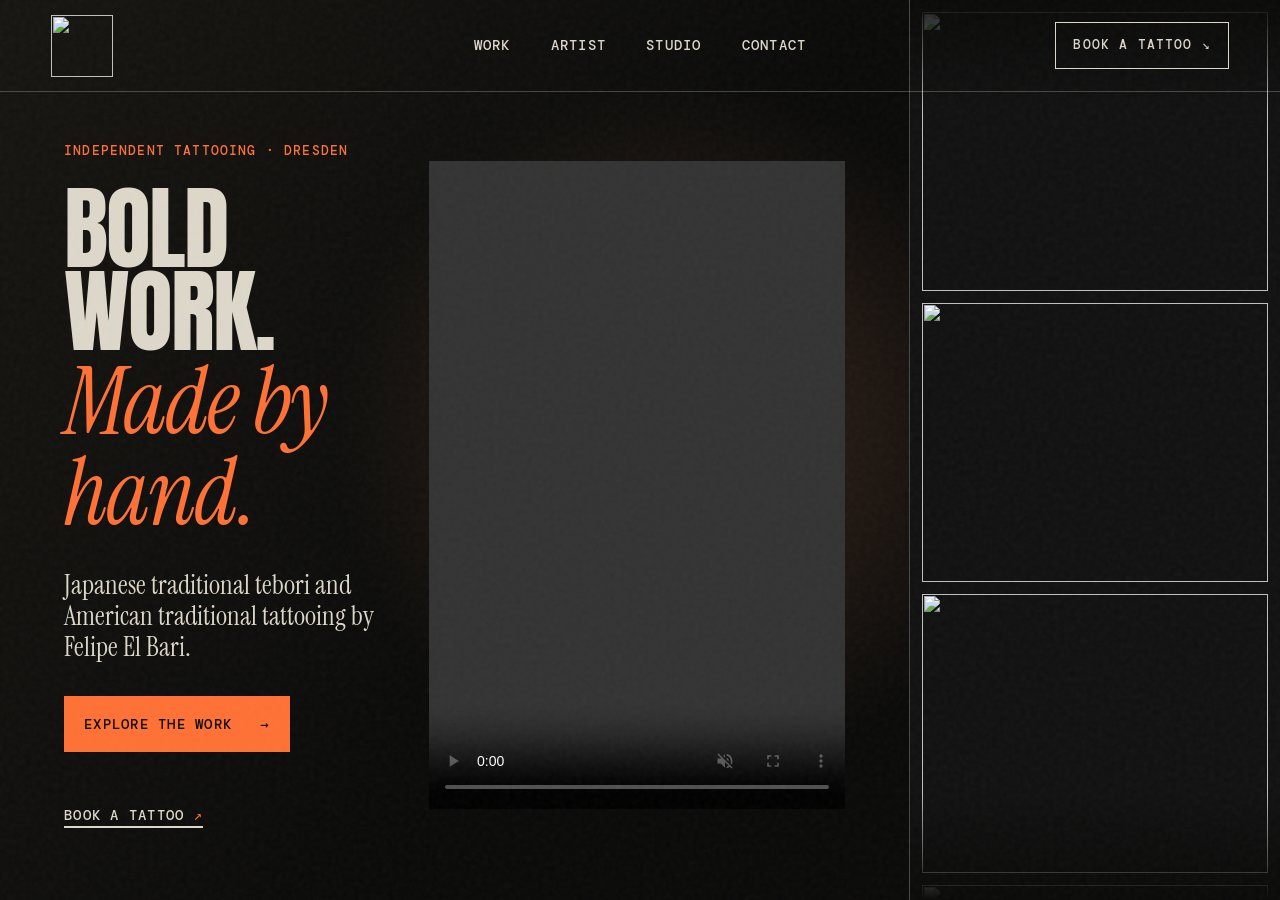
==== commit c1561b8b: "Split site into pages and redesign landing reel" ====
--- a/index.html
+++ b/index.html
@@ -1,136 +1,3 @@
 <!DOCTYPE html>
-<html lang="en">
-<head>
-  <meta charset="UTF-8">
-  <meta name="viewport" content="width=device-width, initial-scale=1">
-  <meta name="theme-color" content="#0a0a09">
-  <meta name="description" content="Naive Tattoo Dresden — Japanese tebori, American traditional, custom and flash tattooing by Felipe El Bari.">
-  <title>Naive Tattoo Dresden — Traditional tattooing</title>
-  <link rel="icon" type="image/png" sizes="32x32" href="Assets/Favicon/favicon-32x32.png">
-  <link rel="apple-touch-icon" sizes="180x180" href="Assets/Favicon/favicon-180x180.png">
-  <link rel="preconnect" href="https://fonts.googleapis.com">
-  <link rel="preconnect" href="https://fonts.gstatic.com" crossorigin>
-  <link href="https://fonts.googleapis.com/css2?family=Anton&family=DM+Mono:wght@400;500&family=Instrument+Serif:ital@0;1&display=swap" rel="stylesheet">
-  <link rel="stylesheet" href="styles.css">
-</head>
-<body>
-  <div class="grain" aria-hidden="true"></div>
-  <header class="site-header">
-    <a class="brand" href="#top" aria-label="Naive Tattoo Dresden, home"><img src="Assets/Logo/Orange logo.png" alt=""></a>
-    <nav aria-label="Main navigation"><a href="#work">Work</a><a href="#artist">Artist</a><a href="#studio">Studio</a><a href="#booking">Contact</a></nav>
-    <a class="header-book" href="#booking">Book a tattoo <span aria-hidden="true">↘</span></a>
-  </header>
-  <main>
-    <section class="hero" id="top">
-      <div class="hero-copy">
-        <p class="eyebrow">Independent tattooing · Dresden</p>
-        <h1>Bold work.<br><em>Made by hand.</em></h1>
-        <p class="hero-intro">Japanese traditional tebori and American traditional tattooing by Felipe El Bari.</p>
-        <a class="primary-link" href="#work">See selected work <span aria-hidden="true">↓</span></a>
-      </div>
-      <div class="hero-art" aria-hidden="true"><img src="Assets/Logo/Orange logo.png" alt=""></div>
-      <div class="hero-meta" role="group" aria-label="Studio details"><span>Custom &amp; flash</span><span>Dresden, Germany</span><span>By appointment</span></div>
-    </section>
-    <section class="marquee" aria-label="Tattoo styles">
-      <div class="marquee-track">
-        <div class="marquee-set"><span>Tebori</span><i>✦</i><span>Japanese Traditional</span><i>✦</i><span>American Traditional</span><i>✦</i><span>Custom</span><i>✦</i><span>Flash</span><i>✦</i></div>
-        <div class="marquee-set" aria-hidden="true"><span>Tebori</span><i>✦</i><span>Japanese Traditional</span><i>✦</i><span>American Traditional</span><i>✦</i><span>Custom</span><i>✦</i><span>Flash</span><i>✦</i></div>
-      </div>
-    </section>
-    <section class="reel" aria-labelledby="reel-title">
-      <div class="reel-copy">
-        <p class="eyebrow orange">A closer look</p>
-        <h2 id="reel-title">Tebori,<br><em>in motion.</em></h2>
-        <p>Traditional hand-poked tattooing, one mark at a time.</p>
-      </div>
-      <video class="reel-video" controls muted playsinline preload="metadata" aria-label="Tebori tattooing reel">
-        <source src="Assets/videos/Reel Tebori Modern.mov" type="video/quicktime">
-        Your browser does not support this video.
-      </video>
-    </section>
-    <section class="work section" id="work" aria-labelledby="work-title">
-      <div class="section-heading">
-        <p class="eyebrow orange">01 · Selected work</p>
-        <h2 id="work-title">Made to live<br><em>on skin.</em></h2>
-        <p>Bold lines, enduring imagery and individual pieces. Select any image for a closer look.</p>
-      </div>
-      <div class="gallery">
-        <button class="piece tall reveal" type="button" data-title="Panther backpiece"><img src="Assets/Gallery of tattoos/Panther backpiece.png" alt="Traditional black panther backpiece tattoo" loading="lazy"><span>Panther backpiece</span></button>
-        <button class="piece reveal" type="button" data-title="Heron"><img src="Assets/Gallery of tattoos/Heron tattoo.png" alt="Japanese traditional heron tattoo" loading="lazy"><span>Heron</span></button>
-        <button class="piece reveal" type="button" data-title="Mask"><img src="Assets/Gallery of tattoos/Mask tattoo.png" alt="Traditional mask tattoo" loading="lazy"><span>Mask</span></button>
-        <button class="piece reveal" type="button" data-title="Greyhound"><img src="Assets/Gallery of tattoos/Greyhound tattoo.png" alt="Traditional greyhound tattoo" loading="lazy"><span>Greyhound</span></button>
-        <button class="piece tall reveal" type="button" data-title="Cat"><img src="Assets/Gallery of tattoos/Cat tattoo.png" alt="Traditional cat tattoo" loading="lazy"><span>Cat</span></button>
-        <button class="piece reveal" type="button" data-title="Burning house"><img src="Assets/Gallery of tattoos/Burning house tattoo.png" alt="Burning house linework tattoo" loading="lazy"><span>Burning house</span></button>
-        <button class="piece reveal" type="button" data-title="Tattoo work 07"><img src="Assets/Gallery of tattoos/DO01022152 2.jpg" alt="Tattoo work by Felipe El Bari" loading="lazy"><span>Tattoo work 07</span></button>
-        <button class="piece reveal" type="button" data-title="Tattoo work 08"><img src="Assets/Gallery of tattoos/CF360032-CF05-45A3-846C-0F23BA4D587A.jpeg" alt="Tattoo work by Felipe El Bari" loading="lazy"><span>Tattoo work 08</span></button>
-        <button class="piece reveal" type="button" data-title="Tattoo work 09"><img src="Assets/Gallery of tattoos/DO01011075 2.jpg" alt="Tattoo work by Felipe El Bari" loading="lazy"><span>Tattoo work 09</span></button>
-        <button class="piece reveal" type="button" data-title="Tattoo work 10"><img src="Assets/Gallery of tattoos/DO01022183.JPG" alt="Tattoo work by Felipe El Bari" loading="lazy"><span>Tattoo work 10</span></button>
-        <button class="piece reveal" type="button" data-title="Tattoo work 11"><img src="Assets/Gallery of tattoos/DO01022163 2.jpg" alt="Tattoo work by Felipe El Bari" loading="lazy"><span>Tattoo work 11</span></button>
-        <button class="piece reveal" type="button" data-title="Tattoo work 12"><img src="Assets/Gallery of tattoos/IMG_1928.heic" alt="Tattoo work by Felipe El Bari" loading="lazy"><span>Tattoo work 12</span></button>
-        <button class="piece reveal" type="button" data-title="Tattoo work 13"><img src="Assets/Gallery of tattoos/DO01022415.jpg" alt="Tattoo work by Felipe El Bari" loading="lazy"><span>Tattoo work 13</span></button>
-        <button class="piece reveal" type="button" data-title="Tattoo work 14"><img src="Assets/Gallery of tattoos/IMG_0526.jpg" alt="Tattoo work by Felipe El Bari" loading="lazy"><span>Tattoo work 14</span></button>
-        <button class="piece reveal" type="button" data-title="Tattoo work 15"><img src="Assets/Gallery of tattoos/IMG_0321-2.jpg" alt="Tattoo work by Felipe El Bari" loading="lazy"><span>Tattoo work 15</span></button>
-        <button class="piece reveal" type="button" data-title="Tattoo work 16"><img src="Assets/Gallery of tattoos/IMG_0290.jpg" alt="Tattoo work by Felipe El Bari" loading="lazy"><span>Tattoo work 16</span></button>
-        <button class="piece reveal" type="button" data-title="Tattoo work 17"><img src="Assets/Gallery of tattoos/IMG_9064.jpg" alt="Tattoo work by Felipe El Bari" loading="lazy"><span>Tattoo work 17</span></button>
-        <button class="piece reveal" type="button" data-title="Tattoo work 18"><img src="Assets/Gallery of tattoos/IMG_8683.jpg" alt="Tattoo work by Felipe El Bari" loading="lazy"><span>Tattoo work 18</span></button>
-        <button class="piece reveal" type="button" data-title="Tattoo work 19"><img src="Assets/Gallery of tattoos/L1010730.jpg" alt="Tattoo work by Felipe El Bari" loading="lazy"><span>Tattoo work 19</span></button>
-        <button class="piece reveal" type="button" data-title="Tattoo work 20"><img src="Assets/Gallery of tattoos/IMG_8500.JPG" alt="Tattoo work by Felipe El Bari" loading="lazy"><span>Tattoo work 20</span></button>
-        <button class="piece reveal" type="button" data-title="Tattoo work 21"><img src="Assets/Gallery of tattoos/L1010789 (1).JPG" alt="Tattoo work by Felipe El Bari" loading="lazy"><span>Tattoo work 21</span></button>
-        <button class="piece reveal" type="button" data-title="Tattoo work 22"><img src="Assets/Gallery of tattoos/IMG_8490.JPG" alt="Tattoo work by Felipe El Bari" loading="lazy"><span>Tattoo work 22</span></button>
-        <button class="piece reveal" type="button" data-title="Tattoo work 23"><img src="Assets/Gallery of tattoos/L1011045.JPG" alt="Tattoo work by Felipe El Bari" loading="lazy"><span>Tattoo work 23</span></button>
-        <button class="piece reveal" type="button" data-title="Tattoo work 24"><img src="Assets/Gallery of tattoos/L1011028.JPG" alt="Tattoo work by Felipe El Bari" loading="lazy"><span>Tattoo work 24</span></button>
-        <button class="piece reveal" type="button" data-title="Tattoo work 25"><img src="Assets/Gallery of tattoos/IMG_8232.heic" alt="Tattoo work by Felipe El Bari" loading="lazy"><span>Tattoo work 25</span></button>
-        <button class="piece reveal" type="button" data-title="Tattoo work 26"><img src="Assets/Gallery of tattoos/IMG_8035.JPG" alt="Tattoo work by Felipe El Bari" loading="lazy"><span>Tattoo work 26</span></button>
-        <button class="piece reveal" type="button" data-title="Tattoo work 27"><img src="Assets/Gallery of tattoos/IMG_8036.JPG" alt="Tattoo work by Felipe El Bari" loading="lazy"><span>Tattoo work 27</span></button>
-        <button class="piece reveal" type="button" data-title="Tattoo work 28"><img src="Assets/Gallery of tattoos/IMG_8038.JPG" alt="Tattoo work by Felipe El Bari" loading="lazy"><span>Tattoo work 28</span></button>
-        <button class="piece reveal" type="button" data-title="Tattoo work 29"><img src="Assets/Gallery of tattoos/L1010083 2.jpg" alt="Tattoo work by Felipe El Bari" loading="lazy"><span>Tattoo work 29</span></button>
-        <button class="piece reveal" type="button" data-title="Tattoo work 30"><img src="Assets/Gallery of tattoos/L1010365.JPG" alt="Tattoo work by Felipe El Bari" loading="lazy"><span>Tattoo work 30</span></button>
-        <button class="piece reveal" type="button" data-title="Tattoo work 31"><img src="Assets/Gallery of tattoos/L1010943.jpg" alt="Tattoo work by Felipe El Bari" loading="lazy"><span>Tattoo work 31</span></button>
-        <button class="piece reveal" type="button" data-title="Tattoo work 32"><img src="Assets/Gallery of tattoos/IMG_8039.JPG" alt="Tattoo work by Felipe El Bari" loading="lazy"><span>Tattoo work 32</span></button>
-        <button class="piece reveal" type="button" data-title="Tattoo work 33"><img src="Assets/Gallery of tattoos/Snapseed 34.jpg" alt="Tattoo work by Felipe El Bari" loading="lazy"><span>Tattoo work 33</span></button>
-        <button class="piece reveal" type="button" data-title="Tattoo work 34"><img src="Assets/Gallery of tattoos/IMG_8422.heic" alt="Tattoo work by Felipe El Bari" loading="lazy"><span>Tattoo work 34</span></button>
-        <button class="piece reveal" type="button" data-title="Tattoo work 35"><img src="Assets/Gallery of tattoos/IMG_0280 2.jpg" alt="Tattoo work by Felipe El Bari" loading="lazy"><span>Tattoo work 35</span></button>
-        <button class="piece reveal" type="button" data-title="Tattoo work 36"><img src="Assets/Gallery of tattoos/L1010698.JPG" alt="Tattoo work by Felipe El Bari" loading="lazy"><span>Tattoo work 36</span></button>
-      </div>
-    </section>
-    <section class="artist section" id="artist" aria-labelledby="artist-title">
-      <div class="portrait-wrap reveal"><img src="Assets/Profile picture/134303.jpg" alt="Felipe El Bari tattooing in his Dresden studio" loading="lazy"><span class="portrait-stamp">Dresden<br>Germany</span></div>
-      <div class="artist-copy reveal">
-        <p class="eyebrow orange">02 · The artist</p>
-        <h2 id="artist-title">One artist.<br><em>One vision.</em></h2>
-        <p class="lead">Naive Tattoo Dresden is the independent practice of Felipe El Bari.</p>
-        <p>Traditional tattooing with respect for the craft—from Japanese tebori and American traditional to custom pieces, flash and occasional guest artists.</p>
-        <a class="text-link" href="https://www.instagram.com/naivetattoodresden/" target="_blank" rel="noreferrer">Follow on Instagram <span aria-hidden="true">↗</span></a>
-      </div>
-    </section>
-    <section class="studio section" id="studio" aria-labelledby="studio-title">
-      <div class="studio-images reveal">
-        <img src="Assets/Images of shop/IMG_3613.HEIC" alt="Inside Naive Tattoo Dresden" loading="lazy">
-        <img src="Assets/Images of shop/IMG_3615.HEIC" alt="Inside Naive Tattoo Dresden" loading="lazy">
-        <img src="Assets/Images of shop/IMG_3618.heic" alt="Inside Naive Tattoo Dresden" loading="lazy">
-        <img src="Assets/Images of shop/IMG_3626.heic" alt="Inside Naive Tattoo Dresden" loading="lazy">
-      </div>
-      <div class="studio-copy reveal">
-        <p class="eyebrow orange">03 · The studio</p>
-        <h2 id="studio-title">Come by<br><em>the shop.</em></h2>
-        <p>Visit Naive Tattoo in Dresden’s Friedrichstadt. Walk-ins are welcome when time allows; appointments are always best.</p>
-        <address>Weißeritzstr. 24<br>01067 Dresden, Germany</address>
-        <a class="text-link" href="https://www.google.com/maps/search/?api=1&amp;query=Weisseritzstrasse+24%2C+01067+Dresden" target="_blank" rel="noreferrer">Get directions <span aria-hidden="true">↗</span></a>
-      </div>
-    </section>
-    <section class="booking section" id="booking" aria-labelledby="booking-title">
-      <p class="eyebrow orange">04 · Bookings</p>
-      <h2 id="booking-title">Ready for<br><em>your tattoo?</em></h2>
-      <p>Send an idea, a reference, preferred size and placement. Felipe will get back to you to discuss the piece and an appointment.</p>
-      <div class="booking-actions">
-        <a class="booking-button" href="https://wa.me/4917672648174" target="_blank" rel="noreferrer">WhatsApp <span aria-hidden="true">↗</span></a>
-        <a class="booking-button secondary" href="https://www.instagram.com/naivetattoodresden/" target="_blank" rel="noreferrer">Instagram <span aria-hidden="true">↗</span></a>
-      </div>
-      <div class="booking-meta"><span>+49 176 72648174</span><span>Dresden, Germany</span><span>By appointment</span></div>
-    </section>
-  </main>
-  <footer><a href="#top">Naive Tattoo Dresden ↑</a><span>Traditional tattooing</span><span>© 2026</span></footer>
-  <dialog id="lightbox" aria-label="Tattoo image preview"><button class="lightbox-close" type="button" aria-label="Close image">×</button><img src="Assets/Gallery of tattoos/Panther backpiece.png" alt=""><p></p></dialog>
-  <script src="script.js"></script>
-</body>
-</html>
+<html lang="en"><head><meta charset="UTF-8"><meta name="viewport" content="width=device-width, initial-scale=1"><meta name="theme-color" content="#0a0a09"><meta name="description" content="Naive Tattoo Dresden — Japanese tebori and traditional tattooing by Felipe El Bari."><title>Naive Tattoo Dresden</title><link rel="icon" type="image/png" href="Assets/Favicon/favicon-32x32.png"><link rel="preconnect" href="https://fonts.googleapis.com"><link rel="preconnect" href="https://fonts.gstatic.com" crossorigin><link href="https://fonts.googleapis.com/css2?family=Anton&family=DM+Mono:wght@400;500&family=Instrument+Serif:ital@0;1&display=swap" rel="stylesheet"><link rel="stylesheet" href="styles.css"></head>
+<body class="landing-page"><div class="grain" aria-hidden="true"></div><header class="site-header"><a class="brand" href="index.html" aria-label="Naive Tattoo Dresden, home"><img src="Assets/Logo/Orange logo.png" alt=""></a><nav aria-label="Main navigation"><a href="work.html">Work</a><a href="artist.html">Artist</a><a href="studio.html">Studio</a><a href="booking.html">Contact</a></nav><a class="header-book" href="booking.html">Book a tattoo <span aria-hidden="true">↘</span></a></header><main class="landing-reel"><section class="landing-video" aria-labelledby="landing-title"><div class="landing-copy"><p class="eyebrow orange">Independent tattooing · Dresden</p><h1 id="landing-title">Bold work.<br><em>Made by hand.</em></h1><p class="hero-intro">Japanese traditional tebori and American traditional tattooing by Felipe El Bari.</p><div class="landing-links"><a class="primary-link" href="work.html">Explore the work <span aria-hidden="true">→</span></a><a class="text-link light" href="booking.html">Book a tattoo <span aria-hidden="true">↗</span></a></div></div><video class="landing-video-player" autoplay muted loop playsinline controls preload="auto" aria-label="Tebori tattooing reel"><source src="Assets/videos/Reel Tebori Modern.mp4" type="video/mp4"><source src="Assets/videos/Reel Tebori Modern.mov" type="video/quicktime">Your browser does not support this video.</video></section><aside class="tattoo-conveyor" aria-label="Selected tattoo work"><div class="tattoo-track" data-tattoo-conveyor></div></aside></main><script src="script.js"></script></body></html>
--- a/styles.css
+++ b/styles.css
@@ -1,3 +1,4 @@
+@import url('https://fonts.googleapis.com/css2?family=Anton&family=DM+Mono:wght@400;500&family=Instrument+Serif:ital@0;1&display=swap');
 :root{--ink:#0a0a09;--paper:#ded8ca;--orange:#ff7135;--line:rgba(222,216,202,.28);--mono:"DM Mono",monospace;--display:"Anton",Impact,sans-serif;--serif:"Instrument Serif",Georgia,serif}
 *{box-sizing:border-box}
 html{scroll-behavior:smooth;scroll-padding-top:92px}
@@ -17,6 +18,7 @@
 .primary-link{display:inline-flex;gap:28px;align-items:center;padding:17px 20px;background:var(--orange);color:var(--ink);font-size:14px}.primary-link:hover span{transform:translateY(3px)}.primary-link span{transition:.2s}
 .hero-art{position:relative;justify-self:end;width:min(48vw,680px);aspect-ratio:1}.hero-art img{width:100%;height:100%;object-fit:contain;filter:drop-shadow(0 20px 55px rgba(255,113,53,.16))}
 .hero-meta{position:absolute;bottom:23px;left:4vw;right:4vw;display:flex;justify-content:space-between;font-size:12px}
+.page-main{padding-top:92px}.site-header nav a[aria-current="page"]{color:var(--orange)}.landing-reel{display:grid;grid-template-columns:minmax(0,1fr) minmax(260px,29vw);height:100svh;min-height:720px;overflow:hidden}.landing-video{min-height:0;position:relative;display:grid;grid-template-columns:minmax(300px,.86fr) minmax(280px,1.14fr);align-items:center;gap:4vw;padding:120px 5vw 50px;background:radial-gradient(circle at 75% 48%,#38251b 0,transparent 42%),linear-gradient(120deg,#161511,transparent 62%)}.landing-copy{position:relative;z-index:1}.landing-copy h1{font-size:clamp(65px,7.2vw,130px)}.landing-links{display:flex;flex-wrap:wrap;align-items:center;gap:28px}.text-link.light{border-color:var(--paper)}.landing-video-player{display:block;width:100%;height:min(72svh,730px);object-fit:cover;background:#000}.tattoo-conveyor{position:relative;border-left:1px solid var(--line);overflow:hidden;background:#111}.tattoo-conveyor:before,.tattoo-conveyor:after{content:"";position:absolute;z-index:2;left:0;right:0;height:12%;pointer-events:none}.tattoo-conveyor:before{top:0;background:linear-gradient(var(--ink),transparent)}.tattoo-conveyor:after{bottom:0;background:linear-gradient(transparent,var(--ink))}.tattoo-track{display:grid;gap:12px;padding:12px;animation:conveyor 70s linear infinite}.tattoo-track img{width:100%;height:31vh;object-fit:cover;filter:saturate(.8)}
 .marquee{overflow:hidden;background:var(--orange);color:var(--ink);border-block:1px solid var(--ink);padding:13px 0}.marquee-track{display:flex;width:max-content;animation:marquee 28s linear infinite}.marquee-set{display:flex;gap:28px;padding-right:28px;white-space:nowrap}.marquee span{font-family:var(--display);font-size:32px;line-height:1;text-transform:uppercase}.marquee i{font-style:normal;align-self:center}
 .reel{display:grid;grid-template-columns:minmax(280px,.8fr) minmax(0,1.2fr);gap:6vw;align-items:center;padding:80px 12vw;background:#151410}.reel-copy h2{font-size:clamp(58px,6vw,100px)}.reel-copy>p:last-child{font-family:var(--serif);font-size:25px;line-height:1.2}.reel-video{width:100%;display:block;aspect-ratio:9/16;max-height:650px;object-fit:cover;background:#000}
 .section{padding:130px 4vw}.section-heading{display:grid;grid-template-columns:.7fr 1.5fr .7fr;gap:4vw;align-items:end;margin-bottom:85px}.section-heading>p:last-child{margin:0;font-family:var(--serif);font-size:25px;line-height:1.25}
@@ -30,7 +32,8 @@
 #lightbox{width:100vw;height:100vh;max-width:none;max-height:none;margin:0;padding:4vh;border:0;background:#080808f5;color:white}#lightbox::backdrop{background:#000d}#lightbox img{display:block;width:100%;height:86vh;object-fit:contain}#lightbox p{text-align:center;text-transform:uppercase;letter-spacing:.12em;font-size:12px}.lightbox-close{position:fixed;right:22px;top:18px;z-index:2;width:48px;height:48px;border:0;border-radius:50%;background:var(--orange);color:#000;font-size:29px;line-height:1}
 @media(max-width:900px){.reel{grid-template-columns:1fr;padding:80px 22px}.reel-video{max-width:480px}.studio{grid-template-columns:1fr;gap:70px}.studio-images{max-width:650px}}
 @media(max-width:560px){.reel{padding:65px 18px}.reel-copy>p:last-child{font-size:22px}.studio{gap:55px}.studio-images{gap:8px}.studio-images img:nth-child(2),.studio-images img:nth-child(3){transform:translateY(22px)}.studio-copy>p:not(.eyebrow){font-size:23px}.studio-copy address{font-size:18px}.studio h2{font-size:clamp(57px,18vw,78px)}}
-@keyframes marquee{to{transform:translateX(-50%)}}
+@keyframes marquee{to{transform:translateX(-50%)}}@keyframes conveyor{to{transform:translateY(-50%)}}
+@media(max-width:900px){.landing-reel{height:auto;min-height:100svh;grid-template-columns:1fr}.landing-video{grid-template-columns:1fr;padding:110px 22px 50px}.landing-video-player{height:auto;max-height:70svh}.tattoo-conveyor{height:270px;border-left:0;border-top:1px solid var(--line)}.tattoo-track{grid-template-columns:repeat(32,150px);grid-template-rows:1fr;animation:marquee 70s linear infinite}.tattoo-track img{height:246px}.page-main{padding-top:78px}}
 @media(max-width:900px){html{scroll-padding-top:78px}.site-header{height:78px;padding:10px 22px;grid-template-columns:1fr auto}.brand{width:54px;height:54px}.site-header nav{display:none}.header-book{font-size:12px}.hero{grid-template-columns:1fr;align-content:center;gap:15px;padding:115px 22px 80px}.hero-art{position:absolute;right:-13vw;bottom:10%;width:68vw;opacity:.45}.hero-copy{max-width:720px}.hero-meta{left:22px;right:22px}.section{padding:100px 22px}.section-heading{grid-template-columns:1fr;margin-bottom:60px}.section-heading>p:last-child{max-width:560px}.gallery{grid-template-columns:1fr 1fr;gap:45px 18px}.piece:nth-child(n){grid-column:auto;margin-top:0}.artist{grid-template-columns:1fr;gap:70px}.portrait-wrap{width:78%}.booking-meta{margin-top:70px}}
 @media(max-width:560px){body{font-size:15px}.site-header{padding-inline:16px}.header-book{padding:10px 12px;font-size:10px}.hero{min-height:760px;padding:110px 18px 72px}.hero h1{font-size:clamp(62px,19vw,82px)}.hero-intro{font-size:25px;max-width:360px}.hero-art{width:95vw;right:-35vw;bottom:10%;opacity:.32}.hero-meta{left:18px;right:18px;font-size:9px}.hero-meta span:nth-child(2){display:none}.marquee span{font-size:26px}.section{padding:80px 18px}.section-heading{gap:24px;margin-bottom:45px}.section-heading h2,.artist h2{font-size:clamp(57px,18vw,78px)}.section-heading>p:last-child{font-size:22px}.gallery{grid-template-columns:1fr;gap:46px}.piece:nth-child(n){width:92%}.piece:nth-child(even){margin-left:auto}.portrait-wrap{width:92%}.portrait-stamp{right:-15px;width:94px;height:94px;font-size:9px}.artist{gap:55px}.artist-copy .lead{font-size:29px;margin-top:30px}.artist-copy>p:not(.eyebrow,.lead){font-size:16px}.booking{min-height:auto;padding-block:100px}.booking h2{font-size:clamp(67px,20vw,88px)}.booking>p:not(.eyebrow){font-size:24px}.booking-actions{width:100%;flex-direction:column}.booking-meta{align-items:center;gap:13px;flex-direction:column;margin-top:55px}footer{gap:12px;align-items:center;flex-direction:column;text-align:center}}
 @media(prefers-reduced-motion:reduce){*{scroll-behavior:auto!important}.marquee-track{animation:none}}
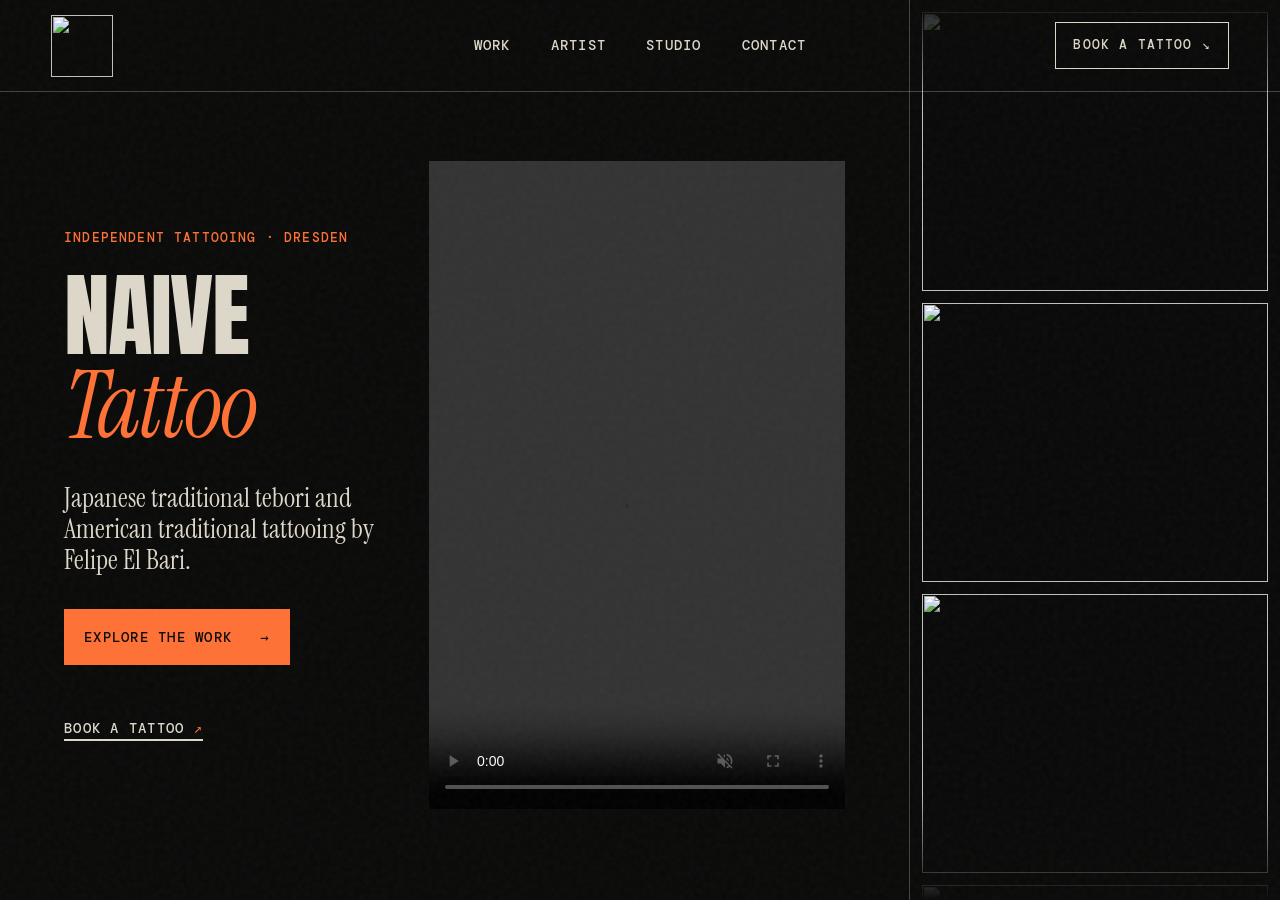
==== commit 2662aa7a: "Use studio backdrop on landing page" ====
--- a/index.html
+++ b/index.html
@@ -1,3 +1,3 @@
 <!DOCTYPE html>
 <html lang="en"><head><meta charset="UTF-8"><meta name="viewport" content="width=device-width, initial-scale=1"><meta name="theme-color" content="#0a0a09"><meta name="description" content="Naive Tattoo Dresden — Japanese tebori and traditional tattooing by Felipe El Bari."><title>Naive Tattoo Dresden</title><link rel="icon" type="image/png" href="Assets/Favicon/favicon-32x32.png"><link rel="preconnect" href="https://fonts.googleapis.com"><link rel="preconnect" href="https://fonts.gstatic.com" crossorigin><link href="https://fonts.googleapis.com/css2?family=Anton&family=DM+Mono:wght@400;500&family=Instrument+Serif:ital@0;1&display=swap" rel="stylesheet"><link rel="stylesheet" href="styles.css"></head>
-<body class="landing-page"><div class="grain" aria-hidden="true"></div><header class="site-header"><a class="brand" href="index.html" aria-label="Naive Tattoo Dresden, home"><img src="Assets/Logo/Orange logo.png" alt=""></a><nav aria-label="Main navigation"><a href="work.html">Work</a><a href="artist.html">Artist</a><a href="studio.html">Studio</a><a href="booking.html">Contact</a></nav><a class="header-book" href="booking.html">Book a tattoo <span aria-hidden="true">↘</span></a></header><main class="landing-reel"><section class="landing-video" aria-labelledby="landing-title"><div class="landing-copy"><p class="eyebrow orange">Independent tattooing · Dresden</p><h1 id="landing-title">Bold work.<br><em>Made by hand.</em></h1><p class="hero-intro">Japanese traditional tebori and American traditional tattooing by Felipe El Bari.</p><div class="landing-links"><a class="primary-link" href="work.html">Explore the work <span aria-hidden="true">→</span></a><a class="text-link light" href="booking.html">Book a tattoo <span aria-hidden="true">↗</span></a></div></div><video class="landing-video-player" autoplay muted loop playsinline controls preload="auto" aria-label="Tebori tattooing reel"><source src="Assets/videos/Reel Tebori Modern.mp4" type="video/mp4"><source src="Assets/videos/Reel Tebori Modern.mov" type="video/quicktime">Your browser does not support this video.</video></section><aside class="tattoo-conveyor" aria-label="Selected tattoo work"><div class="tattoo-track" data-tattoo-conveyor></div></aside></main><script src="script.js"></script></body></html>
+<body class="landing-page"><div class="grain" aria-hidden="true"></div><header class="site-header"><a class="brand" href="index.html" aria-label="Naive Tattoo Dresden, home"><img src="Assets/Logo/Orange logo.png" alt=""></a><nav aria-label="Main navigation"><a href="work.html">Work</a><a href="artist.html">Artist</a><a href="studio.html">Studio</a><a href="booking.html">Contact</a></nav><a class="header-book" href="booking.html">Book a tattoo <span aria-hidden="true">↘</span></a></header><main class="landing-reel"><section class="landing-video" aria-labelledby="landing-title"><div class="landing-copy"><p class="eyebrow orange">Independent tattooing · Dresden</p><h1 id="landing-title">Naive<br><em>Tattoo</em></h1><p class="hero-intro">Japanese traditional tebori and American traditional tattooing by Felipe El Bari.</p><div class="landing-links"><a class="primary-link" href="work.html">Explore the work <span aria-hidden="true">→</span></a><a class="text-link light" href="booking.html">Book a tattoo <span aria-hidden="true">↗</span></a></div></div><video class="landing-video-player" autoplay muted loop playsinline controls preload="auto" aria-label="Tebori tattooing reel"><source src="Assets/videos/Reel Tebori Modern.mp4" type="video/mp4"><source src="Assets/videos/Reel Tebori Modern.mov" type="video/quicktime">Your browser does not support this video.</video></section><aside class="tattoo-conveyor" aria-label="Selected tattoo work"><div class="tattoo-track" data-tattoo-conveyor></div></aside></main><script src="script.js"></script></body></html>
--- a/styles.css
+++ b/styles.css
@@ -18,7 +18,7 @@
 .primary-link{display:inline-flex;gap:28px;align-items:center;padding:17px 20px;background:var(--orange);color:var(--ink);font-size:14px}.primary-link:hover span{transform:translateY(3px)}.primary-link span{transition:.2s}
 .hero-art{position:relative;justify-self:end;width:min(48vw,680px);aspect-ratio:1}.hero-art img{width:100%;height:100%;object-fit:contain;filter:drop-shadow(0 20px 55px rgba(255,113,53,.16))}
 .hero-meta{position:absolute;bottom:23px;left:4vw;right:4vw;display:flex;justify-content:space-between;font-size:12px}
-.page-main{padding-top:92px}.site-header nav a[aria-current="page"]{color:var(--orange)}.landing-reel{display:grid;grid-template-columns:minmax(0,1fr) minmax(260px,29vw);height:100svh;min-height:720px;overflow:hidden}.landing-video{min-height:0;position:relative;display:grid;grid-template-columns:minmax(300px,.86fr) minmax(280px,1.14fr);align-items:center;gap:4vw;padding:120px 5vw 50px;background:radial-gradient(circle at 75% 48%,#38251b 0,transparent 42%),linear-gradient(120deg,#161511,transparent 62%)}.landing-copy{position:relative;z-index:1}.landing-copy h1{font-size:clamp(65px,7.2vw,130px)}.landing-links{display:flex;flex-wrap:wrap;align-items:center;gap:28px}.text-link.light{border-color:var(--paper)}.landing-video-player{display:block;width:100%;height:min(72svh,730px);object-fit:cover;background:#000}.tattoo-conveyor{position:relative;border-left:1px solid var(--line);overflow:hidden;background:#111}.tattoo-conveyor:before,.tattoo-conveyor:after{content:"";position:absolute;z-index:2;left:0;right:0;height:12%;pointer-events:none}.tattoo-conveyor:before{top:0;background:linear-gradient(var(--ink),transparent)}.tattoo-conveyor:after{bottom:0;background:linear-gradient(transparent,var(--ink))}.tattoo-track{display:grid;gap:12px;padding:12px;animation:conveyor 70s linear infinite}.tattoo-track img{width:100%;height:31vh;object-fit:cover;filter:saturate(.8)}
+.page-main{padding-top:92px}.site-header nav a[aria-current="page"]{color:var(--orange)}.landing-reel{display:grid;grid-template-columns:minmax(0,1fr) minmax(260px,29vw);height:100svh;min-height:720px;overflow:hidden;background:linear-gradient(#0a0a09cc,#0a0a09cc),url("Assets/Images of shop/back drop of shop.HEIC") center/cover}.landing-video{min-height:0;position:relative;display:grid;grid-template-columns:minmax(300px,.86fr) minmax(280px,1.14fr);align-items:center;gap:4vw;padding:120px 5vw 50px;background:linear-gradient(90deg,#0a0a09bd,#0a0a0966)}.landing-copy{position:relative;z-index:1}.landing-copy h1{font-size:clamp(65px,7.2vw,130px)}.landing-links{display:flex;flex-wrap:wrap;align-items:center;gap:28px}.text-link.light{border-color:var(--paper)}.landing-video-player{display:block;width:100%;height:min(72svh,730px);object-fit:cover;background:#000}.tattoo-conveyor{position:relative;border-left:1px solid var(--line);overflow:hidden;background:#0a0a0944}.tattoo-conveyor:before,.tattoo-conveyor:after{content:"";position:absolute;z-index:2;left:0;right:0;height:12%;pointer-events:none}.tattoo-conveyor:before{top:0;background:linear-gradient(var(--ink),transparent)}.tattoo-conveyor:after{bottom:0;background:linear-gradient(transparent,var(--ink))}.tattoo-track{display:grid;gap:12px;padding:12px;animation:conveyor 70s linear infinite}.tattoo-track img{width:100%;height:31vh;object-fit:cover;filter:saturate(.8)}
 .marquee{overflow:hidden;background:var(--orange);color:var(--ink);border-block:1px solid var(--ink);padding:13px 0}.marquee-track{display:flex;width:max-content;animation:marquee 28s linear infinite}.marquee-set{display:flex;gap:28px;padding-right:28px;white-space:nowrap}.marquee span{font-family:var(--display);font-size:32px;line-height:1;text-transform:uppercase}.marquee i{font-style:normal;align-self:center}
 .reel{display:grid;grid-template-columns:minmax(280px,.8fr) minmax(0,1.2fr);gap:6vw;align-items:center;padding:80px 12vw;background:#151410}.reel-copy h2{font-size:clamp(58px,6vw,100px)}.reel-copy>p:last-child{font-family:var(--serif);font-size:25px;line-height:1.2}.reel-video{width:100%;display:block;aspect-ratio:9/16;max-height:650px;object-fit:cover;background:#000}
 .section{padding:130px 4vw}.section-heading{display:grid;grid-template-columns:.7fr 1.5fr .7fr;gap:4vw;align-items:end;margin-bottom:85px}.section-heading>p:last-child{margin:0;font-family:var(--serif);font-size:25px;line-height:1.25}
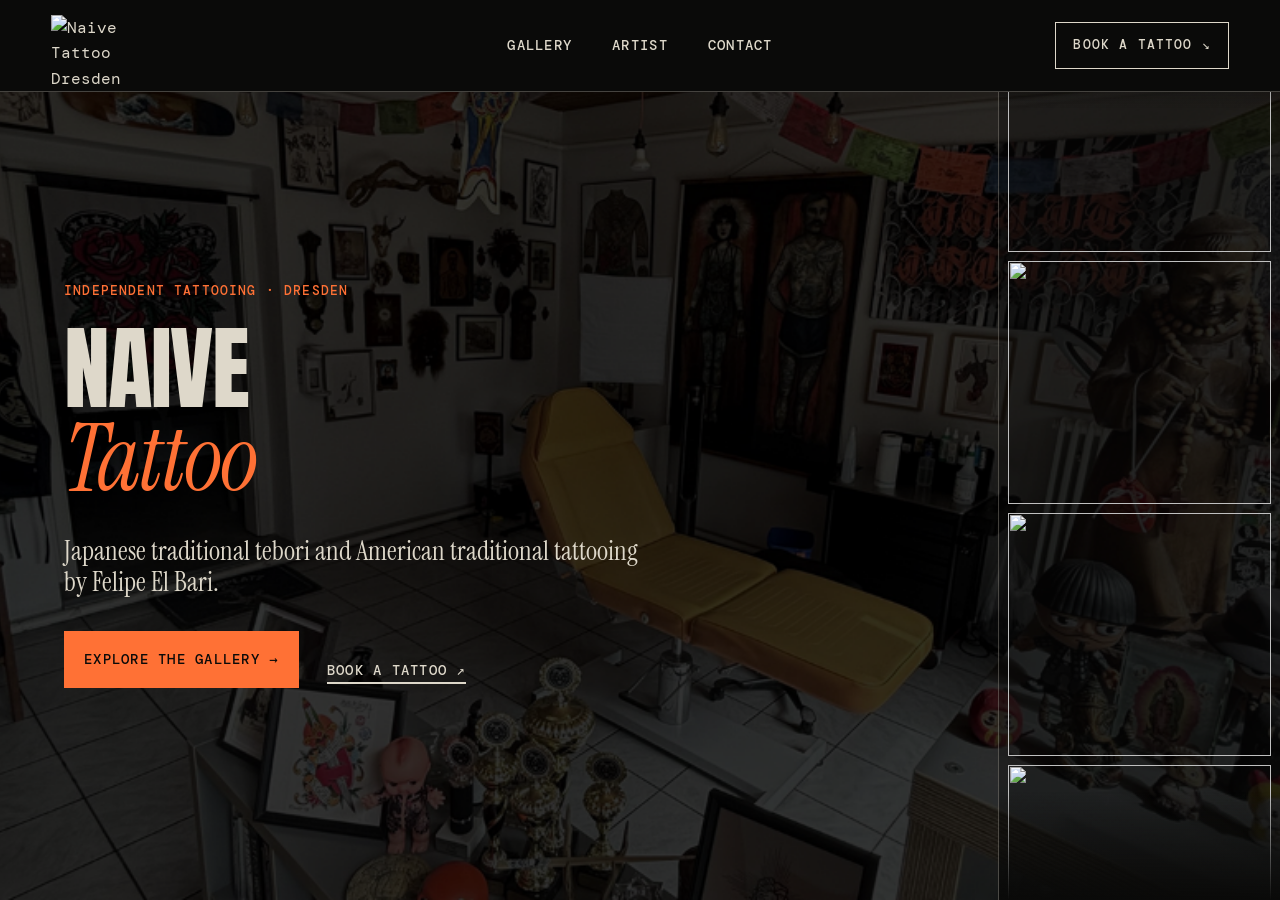
==== commit 65e7fdc2: "Refine mobile layout and update site content" ====
--- a/index.html
+++ b/index.html
@@ -1,3 +1 @@
-<!DOCTYPE html>
-<html lang="en"><head><meta charset="UTF-8"><meta name="viewport" content="width=device-width, initial-scale=1"><meta name="theme-color" content="#0a0a09"><meta name="description" content="Naive Tattoo Dresden — Japanese tebori and traditional tattooing by Felipe El Bari."><title>Naive Tattoo Dresden</title><link rel="icon" type="image/png" href="Assets/Favicon/favicon-32x32.png"><link rel="preconnect" href="https://fonts.googleapis.com"><link rel="preconnect" href="https://fonts.gstatic.com" crossorigin><link href="https://fonts.googleapis.com/css2?family=Anton&family=DM+Mono:wght@400;500&family=Instrument+Serif:ital@0;1&display=swap" rel="stylesheet"><link rel="stylesheet" href="styles.css"></head>
-<body class="landing-page"><div class="grain" aria-hidden="true"></div><header class="site-header"><a class="brand" href="index.html" aria-label="Naive Tattoo Dresden, home"><img src="Assets/Logo/Orange logo.png" alt=""></a><nav aria-label="Main navigation"><a href="work.html">Work</a><a href="artist.html">Artist</a><a href="studio.html">Studio</a><a href="booking.html">Contact</a></nav><a class="header-book" href="booking.html">Book a tattoo <span aria-hidden="true">↘</span></a></header><main class="landing-reel"><section class="landing-video" aria-labelledby="landing-title"><div class="landing-copy"><p class="eyebrow orange">Independent tattooing · Dresden</p><h1 id="landing-title">Naive<br><em>Tattoo</em></h1><p class="hero-intro">Japanese traditional tebori and American traditional tattooing by Felipe El Bari.</p><div class="landing-links"><a class="primary-link" href="work.html">Explore the work <span aria-hidden="true">→</span></a><a class="text-link light" href="booking.html">Book a tattoo <span aria-hidden="true">↗</span></a></div></div><video class="landing-video-player" autoplay muted loop playsinline controls preload="auto" aria-label="Tebori tattooing reel"><source src="Assets/videos/Reel Tebori Modern.mp4" type="video/mp4"><source src="Assets/videos/Reel Tebori Modern.mov" type="video/quicktime">Your browser does not support this video.</video></section><aside class="tattoo-conveyor" aria-label="Selected tattoo work"><div class="tattoo-track" data-tattoo-conveyor></div></aside></main><script src="script.js"></script></body></html>
+<!DOCTYPE html><html lang="en"><head><meta charset="UTF-8"><meta name="viewport" content="width=device-width, initial-scale=1"><meta name="theme-color" content="#0a0a09"><title>Naive Tattoo Dresden</title><link rel="icon" type="image/png" href="Assets/Favicon/favicon-32x32.png"><link rel="stylesheet" href="styles.css"></head><body class="landing-page"><div class="grain" aria-hidden="true"></div><header class="site-header"><a class="brand" href="index.html"><img src="Assets/Logo/Orange logo.png" alt="Naive Tattoo Dresden"></a><nav><a href="work.html">Gallery</a><a href="artist.html">Artist</a><a href="booking.html">Contact</a></nav><a class="header-book" href="booking.html">Book a tattoo ↘</a></header><main class="landing-reel"><section class="landing-video"><div class="landing-copy"><p class="eyebrow orange">Independent tattooing · Dresden</p><h1>Naive<br><em>Tattoo</em></h1><p class="hero-intro">Japanese traditional tebori and American traditional tattooing by Felipe El Bari.</p><div class="landing-links"><a class="primary-link" href="work.html">Explore the gallery →</a><a class="text-link light" href="booking.html">Book a tattoo ↗</a></div></div></section><aside class="tattoo-conveyor" aria-label="Selected tattoo work"><div class="tattoo-track" data-tattoo-conveyor></div></aside></main><script src="script.js"></script></body></html>
--- a/styles.css
+++ b/styles.css
@@ -6,6 +6,7 @@
 button,a{color:inherit;font:inherit}a{text-decoration:none}button{cursor:pointer}
 .grain{position:fixed;inset:0;pointer-events:none;z-index:99;opacity:.05;background-image:url("data:image/svg+xml,%3Csvg viewBox='0 0 180 180' xmlns='http://www.w3.org/2000/svg'%3E%3Cfilter id='n'%3E%3CfeTurbulence type='fractalNoise' baseFrequency='.9' numOctaves='4' stitchTiles='stitch'/%3E%3C/filter%3E%3Crect width='100%25' height='100%25' filter='url(%23n)' opacity='.8'/%3E%3C/svg%3E")}
 .site-header{position:absolute;inset:0 0 auto;z-index:10;height:92px;padding:14px 4vw;display:grid;grid-template-columns:1fr auto 1fr;align-items:center;border-bottom:1px solid var(--line)}
+.site-header{background:var(--ink)}.piece span{display:none}.landing-reel{background-image:linear-gradient(#0a0a09e0,#0a0a09e0),url("Assets/Images of shop/background.png")}
 .brand{width:62px;height:62px}.brand img{width:100%;height:100%;object-fit:contain}
 .site-header nav{display:flex;gap:40px}.site-header nav a,.header-book,.eyebrow,.primary-link,.booking-button,.text-link,footer,.hero-meta,.piece span{text-transform:uppercase;letter-spacing:.09em;font-weight:500}
 .site-header nav a{font-size:14px}.site-header nav a:hover,.site-header nav a:focus-visible,.text-link:hover{color:var(--orange)}
@@ -18,7 +19,7 @@
 .primary-link{display:inline-flex;gap:28px;align-items:center;padding:17px 20px;background:var(--orange);color:var(--ink);font-size:14px}.primary-link:hover span{transform:translateY(3px)}.primary-link span{transition:.2s}
 .hero-art{position:relative;justify-self:end;width:min(48vw,680px);aspect-ratio:1}.hero-art img{width:100%;height:100%;object-fit:contain;filter:drop-shadow(0 20px 55px rgba(255,113,53,.16))}
 .hero-meta{position:absolute;bottom:23px;left:4vw;right:4vw;display:flex;justify-content:space-between;font-size:12px}
-.page-main{padding-top:92px}.site-header nav a[aria-current="page"]{color:var(--orange)}.landing-reel{display:grid;grid-template-columns:minmax(0,1fr) minmax(260px,29vw);height:100svh;min-height:720px;overflow:hidden;background:linear-gradient(#0a0a09cc,#0a0a09cc),url("Assets/Images of shop/back drop of shop.HEIC") center/cover}.landing-video{min-height:0;position:relative;display:grid;grid-template-columns:minmax(300px,.86fr) minmax(280px,1.14fr);align-items:center;gap:4vw;padding:120px 5vw 50px;background:linear-gradient(90deg,#0a0a09bd,#0a0a0966)}.landing-copy{position:relative;z-index:1}.landing-copy h1{font-size:clamp(65px,7.2vw,130px)}.landing-links{display:flex;flex-wrap:wrap;align-items:center;gap:28px}.text-link.light{border-color:var(--paper)}.landing-video-player{display:block;width:100%;height:min(72svh,730px);object-fit:cover;background:#000}.tattoo-conveyor{position:relative;border-left:1px solid var(--line);overflow:hidden;background:#0a0a0944}.tattoo-conveyor:before,.tattoo-conveyor:after{content:"";position:absolute;z-index:2;left:0;right:0;height:12%;pointer-events:none}.tattoo-conveyor:before{top:0;background:linear-gradient(var(--ink),transparent)}.tattoo-conveyor:after{bottom:0;background:linear-gradient(transparent,var(--ink))}.tattoo-track{display:grid;gap:12px;padding:12px;animation:conveyor 70s linear infinite}.tattoo-track img{width:100%;height:31vh;object-fit:cover;filter:saturate(.8)}
+.page-main{padding-top:92px}.site-header nav a[aria-current="page"]{color:var(--orange)}.landing-reel{position:relative;z-index:0;display:grid;grid-template-columns:minmax(0,1fr) minmax(190px,22vw);height:100svh;min-height:720px;overflow:hidden;background:linear-gradient(#0a0a09e0,#0a0a09e0),url("Assets/Images of shop/back drop of shop.HEIC") center/cover}.landing-video{min-height:0;position:relative;display:grid;align-items:center;padding:120px 5vw 50px;background:linear-gradient(90deg,#0a0a09c9,#0a0a0970)}.landing-copy{position:relative;z-index:1;max-width:760px}.landing-copy h1{font-size:clamp(65px,7.2vw,130px)}.landing-links{display:flex;flex-wrap:wrap;align-items:center;gap:28px}.text-link.light{border-color:var(--paper)}.gallery-intro{display:grid;grid-template-columns:1fr minmax(260px,430px);gap:8vw;align-items:center;background:linear-gradient(120deg,#161511,transparent)}.gallery-video{width:100%;max-height:70svh;display:block;object-fit:cover;background:#000}.tattoo-conveyor{position:relative;z-index:0;border-left:1px solid var(--line);overflow:hidden;background:#0a0a0955}.tattoo-conveyor:before,.tattoo-conveyor:after{content:"";position:absolute;z-index:2;left:0;right:0;height:12%;pointer-events:none}.tattoo-conveyor:before{top:0;background:linear-gradient(var(--ink),transparent)}.tattoo-conveyor:after{bottom:0;background:linear-gradient(transparent,var(--ink))}.tattoo-track{display:grid;gap:9px;padding:9px;animation:conveyor 70s linear infinite}.tattoo-track img{width:100%;height:27vh;object-fit:cover;filter:saturate(.8)}
 .marquee{overflow:hidden;background:var(--orange);color:var(--ink);border-block:1px solid var(--ink);padding:13px 0}.marquee-track{display:flex;width:max-content;animation:marquee 28s linear infinite}.marquee-set{display:flex;gap:28px;padding-right:28px;white-space:nowrap}.marquee span{font-family:var(--display);font-size:32px;line-height:1;text-transform:uppercase}.marquee i{font-style:normal;align-self:center}
 .reel{display:grid;grid-template-columns:minmax(280px,.8fr) minmax(0,1.2fr);gap:6vw;align-items:center;padding:80px 12vw;background:#151410}.reel-copy h2{font-size:clamp(58px,6vw,100px)}.reel-copy>p:last-child{font-family:var(--serif);font-size:25px;line-height:1.2}.reel-video{width:100%;display:block;aspect-ratio:9/16;max-height:650px;object-fit:cover;background:#000}
 .section{padding:130px 4vw}.section-heading{display:grid;grid-template-columns:.7fr 1.5fr .7fr;gap:4vw;align-items:end;margin-bottom:85px}.section-heading>p:last-child{margin:0;font-family:var(--serif);font-size:25px;line-height:1.25}
@@ -31,9 +32,37 @@
 footer{padding:26px 4vw;border-top:1px solid var(--line);display:flex;justify-content:space-between;color:#a9a397;font-size:11px}
 #lightbox{width:100vw;height:100vh;max-width:none;max-height:none;margin:0;padding:4vh;border:0;background:#080808f5;color:white}#lightbox::backdrop{background:#000d}#lightbox img{display:block;width:100%;height:86vh;object-fit:contain}#lightbox p{text-align:center;text-transform:uppercase;letter-spacing:.12em;font-size:12px}.lightbox-close{position:fixed;right:22px;top:18px;z-index:2;width:48px;height:48px;border:0;border-radius:50%;background:var(--orange);color:#000;font-size:29px;line-height:1}
 @media(max-width:900px){.reel{grid-template-columns:1fr;padding:80px 22px}.reel-video{max-width:480px}.studio{grid-template-columns:1fr;gap:70px}.studio-images{max-width:650px}}
+@media(max-width:900px){.gallery-intro{grid-template-columns:1fr;gap:45px}.gallery-video{max-width:480px}}
 @media(max-width:560px){.reel{padding:65px 18px}.reel-copy>p:last-child{font-size:22px}.studio{gap:55px}.studio-images{gap:8px}.studio-images img:nth-child(2),.studio-images img:nth-child(3){transform:translateY(22px)}.studio-copy>p:not(.eyebrow){font-size:23px}.studio-copy address{font-size:18px}.studio h2{font-size:clamp(57px,18vw,78px)}}
 @keyframes marquee{to{transform:translateX(-50%)}}@keyframes conveyor{to{transform:translateY(-50%)}}
 @media(max-width:900px){.landing-reel{height:auto;min-height:100svh;grid-template-columns:1fr}.landing-video{grid-template-columns:1fr;padding:110px 22px 50px}.landing-video-player{height:auto;max-height:70svh}.tattoo-conveyor{height:270px;border-left:0;border-top:1px solid var(--line)}.tattoo-track{grid-template-columns:repeat(32,150px);grid-template-rows:1fr;animation:marquee 70s linear infinite}.tattoo-track img{height:246px}.page-main{padding-top:78px}}
 @media(max-width:900px){html{scroll-padding-top:78px}.site-header{height:78px;padding:10px 22px;grid-template-columns:1fr auto}.brand{width:54px;height:54px}.site-header nav{display:none}.header-book{font-size:12px}.hero{grid-template-columns:1fr;align-content:center;gap:15px;padding:115px 22px 80px}.hero-art{position:absolute;right:-13vw;bottom:10%;width:68vw;opacity:.45}.hero-copy{max-width:720px}.hero-meta{left:22px;right:22px}.section{padding:100px 22px}.section-heading{grid-template-columns:1fr;margin-bottom:60px}.section-heading>p:last-child{max-width:560px}.gallery{grid-template-columns:1fr 1fr;gap:45px 18px}.piece:nth-child(n){grid-column:auto;margin-top:0}.artist{grid-template-columns:1fr;gap:70px}.portrait-wrap{width:78%}.booking-meta{margin-top:70px}}
 @media(max-width:560px){body{font-size:15px}.site-header{padding-inline:16px}.header-book{padding:10px 12px;font-size:10px}.hero{min-height:760px;padding:110px 18px 72px}.hero h1{font-size:clamp(62px,19vw,82px)}.hero-intro{font-size:25px;max-width:360px}.hero-art{width:95vw;right:-35vw;bottom:10%;opacity:.32}.hero-meta{left:18px;right:18px;font-size:9px}.hero-meta span:nth-child(2){display:none}.marquee span{font-size:26px}.section{padding:80px 18px}.section-heading{gap:24px;margin-bottom:45px}.section-heading h2,.artist h2{font-size:clamp(57px,18vw,78px)}.section-heading>p:last-child{font-size:22px}.gallery{grid-template-columns:1fr;gap:46px}.piece:nth-child(n){width:92%}.piece:nth-child(even){margin-left:auto}.portrait-wrap{width:92%}.portrait-stamp{right:-15px;width:94px;height:94px;font-size:9px}.artist{gap:55px}.artist-copy .lead{font-size:29px;margin-top:30px}.artist-copy>p:not(.eyebrow,.lead){font-size:16px}.booking{min-height:auto;padding-block:100px}.booking h2{font-size:clamp(67px,20vw,88px)}.booking>p:not(.eyebrow){font-size:24px}.booking-actions{width:100%;flex-direction:column}.booking-meta{align-items:center;gap:13px;flex-direction:column;margin-top:55px}footer{gap:12px;align-items:center;flex-direction:column;text-align:center}}
 @media(prefers-reduced-motion:reduce){*{scroll-behavior:auto!important}.marquee-track{animation:none}}
+
+/* Ordered gallery rows */
+.gallery{grid-template-columns:repeat(4,minmax(0,1fr));gap:24px}
+.gallery .piece:nth-child(n){grid-column:auto;margin-top:0}
+.gallery .piece img{aspect-ratio:1/1;object-fit:cover}
+.gallery-section{padding-top:0}
+.gallery-intro{padding-bottom:35px}
+.artist-collage,.shop-collage{display:grid;grid-template-columns:1fr 1fr;gap:12px}.artist-collage img,.shop-collage img{width:100%;height:100%;min-height:210px;display:block;object-fit:cover}.artist-collage img:nth-child(2),.artist-collage img:nth-child(3),.shop-collage img:nth-child(2),.shop-collage img:nth-child(3){transform:translateY(35px)}.contact-layout{min-height:calc(100svh - 92px);display:grid;grid-template-columns:1.05fr .95fr;gap:8vw;align-items:center;padding:80px 4vw}.contact-layout .booking{min-height:0;padding:0;align-items:flex-start;text-align:left}.contact-layout .booking>p:not(.eyebrow){margin-inline:0}.contact-layout .booking-meta{margin-top:55px}.shop-collage{max-width:680px}
+.artist-collage img,.shop-collage img{object-fit:contain;background:#0a0a09}
+.artist-collage{grid-template-columns:repeat(3,1fr);align-items:start}.artist-collage img{height:auto;min-height:0;object-fit:contain;background:transparent;transform:none!important}.artist-collage img:first-child{grid-column:1/-1;width:100%}
+@media(max-width:900px){.contact-layout{grid-template-columns:1fr;padding:80px 22px;gap:60px}.shop-collage{max-width:650px}.artist-collage{max-width:650px}}
+@media(max-width:560px){.artist-collage,.shop-collage{gap:8px}.artist-collage img,.shop-collage img{min-height:145px}.artist-collage img:nth-child(2),.artist-collage img:nth-child(3),.shop-collage img:nth-child(2),.shop-collage img:nth-child(3){transform:translateY(18px)}}
+@media(max-width:900px){.gallery{grid-template-columns:repeat(3,minmax(0,1fr))}}
+@media(max-width:560px){.gallery{grid-template-columns:repeat(2,minmax(0,1fr));gap:14px}.gallery .piece:nth-child(n){width:100%;margin-left:0}}
+
+/* Shared backdrop for the dark sections; the Artist page stays light. */
+body:not(:has(.artist)){background:url("Assets/Images of shop/background.png") center/cover fixed}
+body:not(:has(.artist)) .grain{display:none}
+.landing-reel,.landing-video{background:transparent}
+@media(max-width:560px){.artist-collage img{min-height:0;transform:none!important}}
+
+/* Mobile layout and a continuous horizontal tattoo conveyor. */
+.tattoo-track{will-change:transform}
+@keyframes tattoo-slide{to{transform:translateX(-50%)}}
+@media(max-width:900px){.landing-reel{display:block;height:auto;min-height:100svh}.landing-video{min-height:calc(100svh - 240px);padding:108px 22px 48px}.tattoo-conveyor{height:240px;width:100%;border-left:0;border-top:1px solid var(--line)}.tattoo-track{display:flex;width:max-content;gap:10px;padding:10px;animation:tattoo-slide 52s linear infinite}.tattoo-track img{width:138px;height:220px;flex:0 0 138px}.gallery-intro{padding-top:70px}.contact-layout .booking-actions{flex-wrap:wrap}}
+@media(max-width:560px){.landing-video{min-height:calc(100svh - 220px);padding:102px 18px 40px}.landing-copy h1{font-size:clamp(60px,20vw,82px)}.landing-links{gap:16px}.primary-link{padding:15px 16px}.tattoo-conveyor{height:220px}.tattoo-track img{width:126px;height:200px;flex-basis:126px}.gallery-intro{grid-template-columns:1fr;padding-top:58px;padding-bottom:25px}.gallery-video{max-height:60svh}.contact-layout{padding:60px 18px}.contact-layout .booking-actions{width:100%;flex-direction:column}.contact-layout .booking-button{text-align:center}.artist-collage{grid-template-columns:1fr 1fr}.artist-collage img:first-child{grid-column:1/-1}.booking-meta{font-size:10px}}
+@media(prefers-reduced-motion:reduce){.tattoo-track{animation:none}}
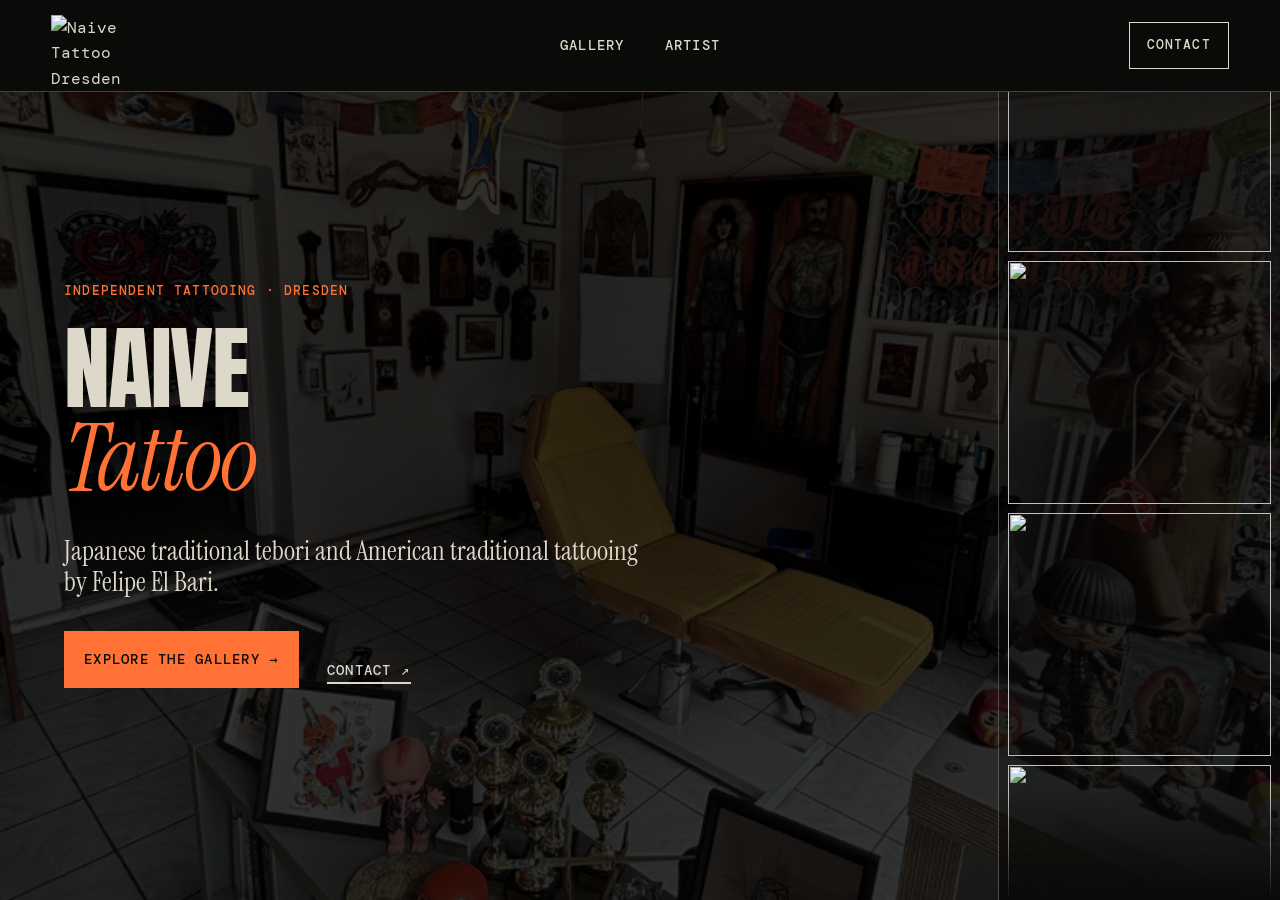
==== commit c74f2f67: "Add mobile navigation menu" ====
--- a/index.html
+++ b/index.html
@@ -1 +1 @@
-<!DOCTYPE html><html lang="en"><head><meta charset="UTF-8"><meta name="viewport" content="width=device-width, initial-scale=1"><meta name="theme-color" content="#0a0a09"><title>Naive Tattoo Dresden</title><link rel="icon" type="image/png" href="Assets/Favicon/favicon-32x32.png"><link rel="stylesheet" href="styles.css"></head><body class="landing-page"><div class="grain" aria-hidden="true"></div><header class="site-header"><a class="brand" href="index.html"><img src="Assets/Logo/Orange logo.png" alt="Naive Tattoo Dresden"></a><nav><a href="work.html">Gallery</a><a href="artist.html">Artist</a><a href="booking.html">Contact</a></nav><a class="header-book" href="booking.html">Book a tattoo ↘</a></header><main class="landing-reel"><section class="landing-video"><div class="landing-copy"><p class="eyebrow orange">Independent tattooing · Dresden</p><h1>Naive<br><em>Tattoo</em></h1><p class="hero-intro">Japanese traditional tebori and American traditional tattooing by Felipe El Bari.</p><div class="landing-links"><a class="primary-link" href="work.html">Explore the gallery →</a><a class="text-link light" href="booking.html">Book a tattoo ↗</a></div></div></section><aside class="tattoo-conveyor" aria-label="Selected tattoo work"><div class="tattoo-track" data-tattoo-conveyor></div></aside></main><script src="script.js"></script></body></html>
+<!DOCTYPE html><html lang="en"><head><meta charset="UTF-8"><meta name="viewport" content="width=device-width, initial-scale=1"><meta name="theme-color" content="#0a0a09"><title>Naive Tattoo Dresden</title><link rel="icon" type="image/png" href="Assets/Favicon/favicon-32x32.png"><link rel="stylesheet" href="styles.css?v=20260909-3"></head><body class="landing-page dark-page"><div class="grain" aria-hidden="true"></div><header class="site-header"><a class="brand" href="index.html"><img src="Assets/Logo/Orange logo.png" alt="Naive Tattoo Dresden"></a><nav><a href="work.html">Gallery</a><a href="artist.html">Artist</a></nav><div class="header-actions"><details class="mobile-menu"><summary>Menu</summary><div class="mobile-menu-links"><a href="work.html">Gallery</a><a href="artist.html">Artist</a><a href="booking.html">Contact</a></div></details><a class="header-book" href="booking.html">Contact</a></div></header><main class="landing-reel"><section class="landing-video"><div class="landing-copy"><p class="eyebrow orange">Independent tattooing · Dresden</p><h1>Naive<br><em>Tattoo</em></h1><p class="hero-intro">Japanese traditional tebori and American traditional tattooing by Felipe El Bari.</p><div class="landing-links"><a class="primary-link" href="work.html">Explore the gallery →</a><a class="text-link light" href="booking.html">Contact ↗</a></div></div></section><aside class="tattoo-conveyor"><div class="tattoo-track" data-tattoo-conveyor></div></aside></main><script src="script.js?v=20260909-4"></script></body></html>
--- a/styles.css
+++ b/styles.css
@@ -11,6 +11,7 @@
 .site-header nav{display:flex;gap:40px}.site-header nav a,.header-book,.eyebrow,.primary-link,.booking-button,.text-link,footer,.hero-meta,.piece span{text-transform:uppercase;letter-spacing:.09em;font-weight:500}
 .site-header nav a{font-size:14px}.site-header nav a:hover,.site-header nav a:focus-visible,.text-link:hover{color:var(--orange)}
 .header-book{justify-self:end;border:1px solid var(--paper);padding:12px 17px;font-size:13px;transition:.2s}.header-book:hover{background:var(--orange);border-color:var(--orange);color:var(--ink)}
+.header-actions{justify-self:end;display:flex;align-items:center;gap:10px}.header-actions .header-book{justify-self:auto}.mobile-menu{display:none}
 .hero{min-height:100svh;position:relative;display:grid;grid-template-columns:minmax(0,.95fr) minmax(440px,1.05fr);align-items:center;gap:4vw;padding:135px 4vw 90px;overflow:hidden}
 .hero:before{content:"";position:absolute;inset:0;z-index:-1;background:radial-gradient(circle at 75% 48%,#38251b 0,transparent 38%),linear-gradient(120deg,#161511,transparent 62%)}
 .hero-copy{position:relative;z-index:2}.eyebrow{font-size:13px;line-height:1.4;margin:0 0 27px}.orange{color:var(--orange)}
@@ -58,6 +59,8 @@
 body:not(:has(.artist)){background:url("Assets/Images of shop/background.png") center/cover fixed}
 body:not(:has(.artist)) .grain{display:none}
 .landing-reel,.landing-video{background:transparent}
+body.dark-page{background:url("Assets/Images of shop/background.png") center/cover fixed}
+body.dark-page .grain{display:none}
 @media(max-width:560px){.artist-collage img{min-height:0;transform:none!important}}
 
 /* Mobile layout and a continuous horizontal tattoo conveyor. */
@@ -66,3 +69,7 @@
 @media(max-width:900px){.landing-reel{display:block;height:auto;min-height:100svh}.landing-video{min-height:calc(100svh - 240px);padding:108px 22px 48px}.tattoo-conveyor{height:240px;width:100%;border-left:0;border-top:1px solid var(--line)}.tattoo-track{display:flex;width:max-content;gap:10px;padding:10px;animation:tattoo-slide 52s linear infinite}.tattoo-track img{width:138px;height:220px;flex:0 0 138px}.gallery-intro{padding-top:70px}.contact-layout .booking-actions{flex-wrap:wrap}}
 @media(max-width:560px){.landing-video{min-height:calc(100svh - 220px);padding:102px 18px 40px}.landing-copy h1{font-size:clamp(60px,20vw,82px)}.landing-links{gap:16px}.primary-link{padding:15px 16px}.tattoo-conveyor{height:220px}.tattoo-track img{width:126px;height:200px;flex-basis:126px}.gallery-intro{grid-template-columns:1fr;padding-top:58px;padding-bottom:25px}.gallery-video{max-height:60svh}.contact-layout{padding:60px 18px}.contact-layout .booking-actions{width:100%;flex-direction:column}.contact-layout .booking-button{text-align:center}.artist-collage{grid-template-columns:1fr 1fr}.artist-collage img:first-child{grid-column:1/-1}.booking-meta{font-size:10px}}
 @media(prefers-reduced-motion:reduce){.tattoo-track{animation:none}}
+
+/* Compact navigation for phones. */
+@media(max-width:900px){.header-actions{gap:8px}.mobile-menu{display:block;position:relative}.mobile-menu summary{display:block;list-style:none;border:1px solid var(--paper);padding:10px 12px;font-size:11px;text-transform:uppercase;letter-spacing:.09em;cursor:pointer}.mobile-menu summary::-webkit-details-marker{display:none}.mobile-menu[open] .mobile-menu-links{position:absolute;top:calc(100% + 8px);right:0;z-index:20;display:grid;min-width:170px;background:var(--ink);border:1px solid var(--paper)}.mobile-menu-links a{padding:14px 16px;border-bottom:1px solid var(--line);font-size:12px;text-transform:uppercase;letter-spacing:.08em}.mobile-menu-links a:last-child{border-bottom:0}.mobile-menu-links a:hover{background:var(--orange);color:var(--ink)}}
+@media(max-width:560px){.header-actions{gap:6px}.mobile-menu summary{padding:9px 10px;font-size:10px}.header-actions .header-book{padding:10px 11px;font-size:10px}}
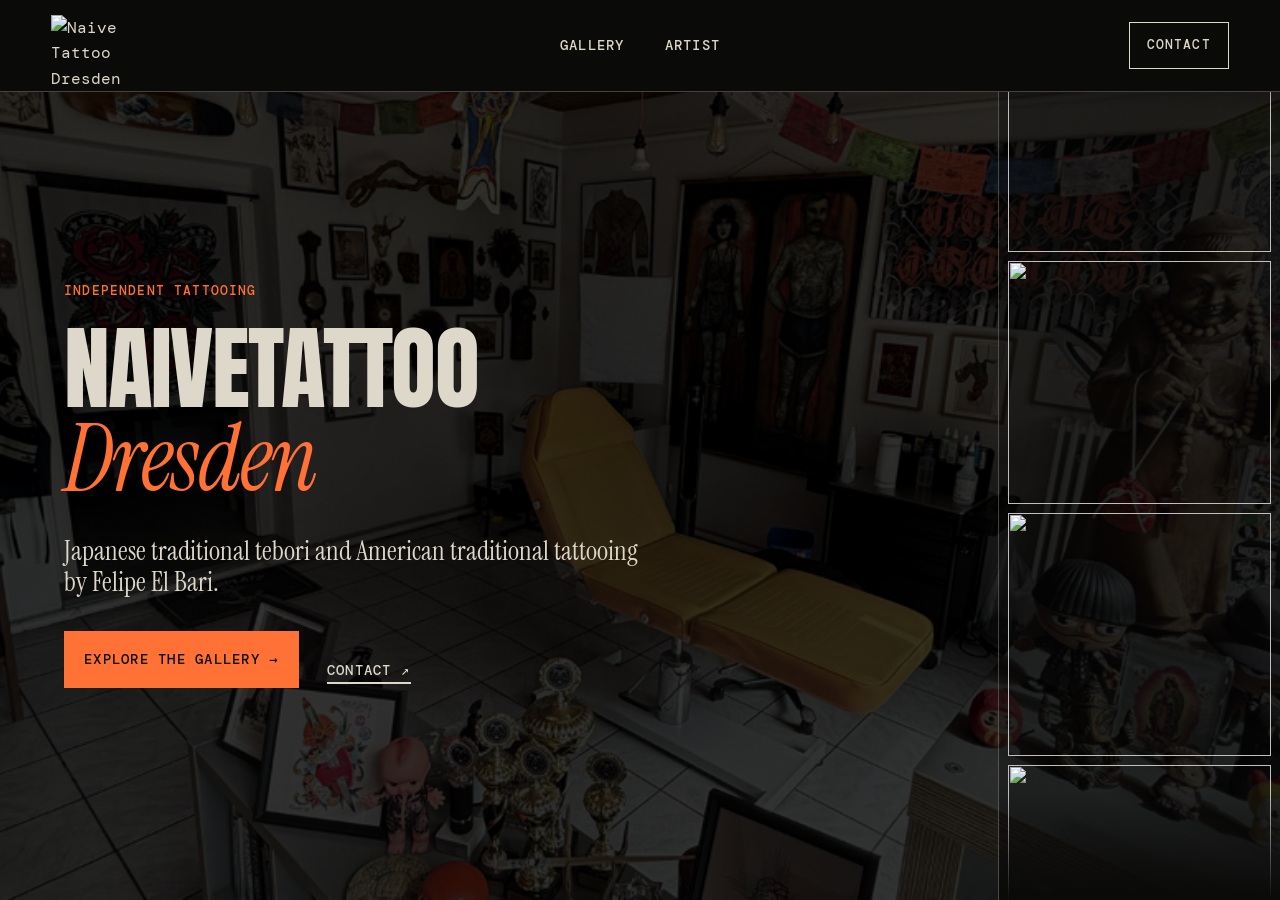
==== commit e6b5e326: "Update index.html" ====
--- a/index.html
+++ b/index.html
@@ -1 +1 @@
-<!DOCTYPE html><html lang="en"><head><meta charset="UTF-8"><meta name="viewport" content="width=device-width, initial-scale=1"><meta name="theme-color" content="#0a0a09"><title>Naive Tattoo Dresden</title><link rel="icon" type="image/png" href="Assets/Favicon/favicon-32x32.png"><link rel="stylesheet" href="styles.css?v=20260909-3"></head><body class="landing-page dark-page"><div class="grain" aria-hidden="true"></div><header class="site-header"><a class="brand" href="index.html"><img src="Assets/Logo/Orange logo.png" alt="Naive Tattoo Dresden"></a><nav><a href="work.html">Gallery</a><a href="artist.html">Artist</a></nav><div class="header-actions"><details class="mobile-menu"><summary>Menu</summary><div class="mobile-menu-links"><a href="work.html">Gallery</a><a href="artist.html">Artist</a><a href="booking.html">Contact</a></div></details><a class="header-book" href="booking.html">Contact</a></div></header><main class="landing-reel"><section class="landing-video"><div class="landing-copy"><p class="eyebrow orange">Independent tattooing · Dresden</p><h1>Naive<br><em>Tattoo</em></h1><p class="hero-intro">Japanese traditional tebori and American traditional tattooing by Felipe El Bari.</p><div class="landing-links"><a class="primary-link" href="work.html">Explore the gallery →</a><a class="text-link light" href="booking.html">Contact ↗</a></div></div></section><aside class="tattoo-conveyor"><div class="tattoo-track" data-tattoo-conveyor></div></aside></main><script src="script.js?v=20260909-4"></script></body></html>
+<!DOCTYPE html><html lang="en"><head><meta charset="UTF-8"><meta name="viewport" content="width=device-width, initial-scale=1"><meta name="theme-color" content="#0a0a09"><title>Naive Tattoo Dresden</title><link rel="icon" type="image/png" href="Assets/Favicon/favicon-32x32.png"><link rel="stylesheet" href="styles.css?v=20260909-3"></head><body class="landing-page dark-page"><div class="grain" aria-hidden="true"></div><header class="site-header"><a class="brand" href="index.html"><img src="Assets/Logo/Orange logo.png" alt="Naive Tattoo Dresden"></a><nav><a href="work.html">Gallery</a><a href="artist.html">Artist</a></nav><div class="header-actions"><details class="mobile-menu"><summary>Menu</summary><div class="mobile-menu-links"><a href="work.html">Gallery</a><a href="artist.html">Artist</a><a href="booking.html">Contact</a></div></details><a class="header-book" href="booking.html">Contact</a></div></header><main class="landing-reel"><section class="landing-video"><div class="landing-copy"><p class="eyebrow orange">Independent tattooing</p><h1>NaiveTattoo<br><em>Dresden</em></h1><p class="hero-intro">Japanese traditional tebori and American traditional tattooing by Felipe El Bari.</p><div class="landing-links"><a class="primary-link" href="work.html">Explore the gallery →</a><a class="text-link light" href="booking.html">Contact ↗</a></div></div></section><aside class="tattoo-conveyor"><div class="tattoo-track" data-tattoo-conveyor></div></aside></main><script src="script.js?v=20260909-4"></script></body></html>
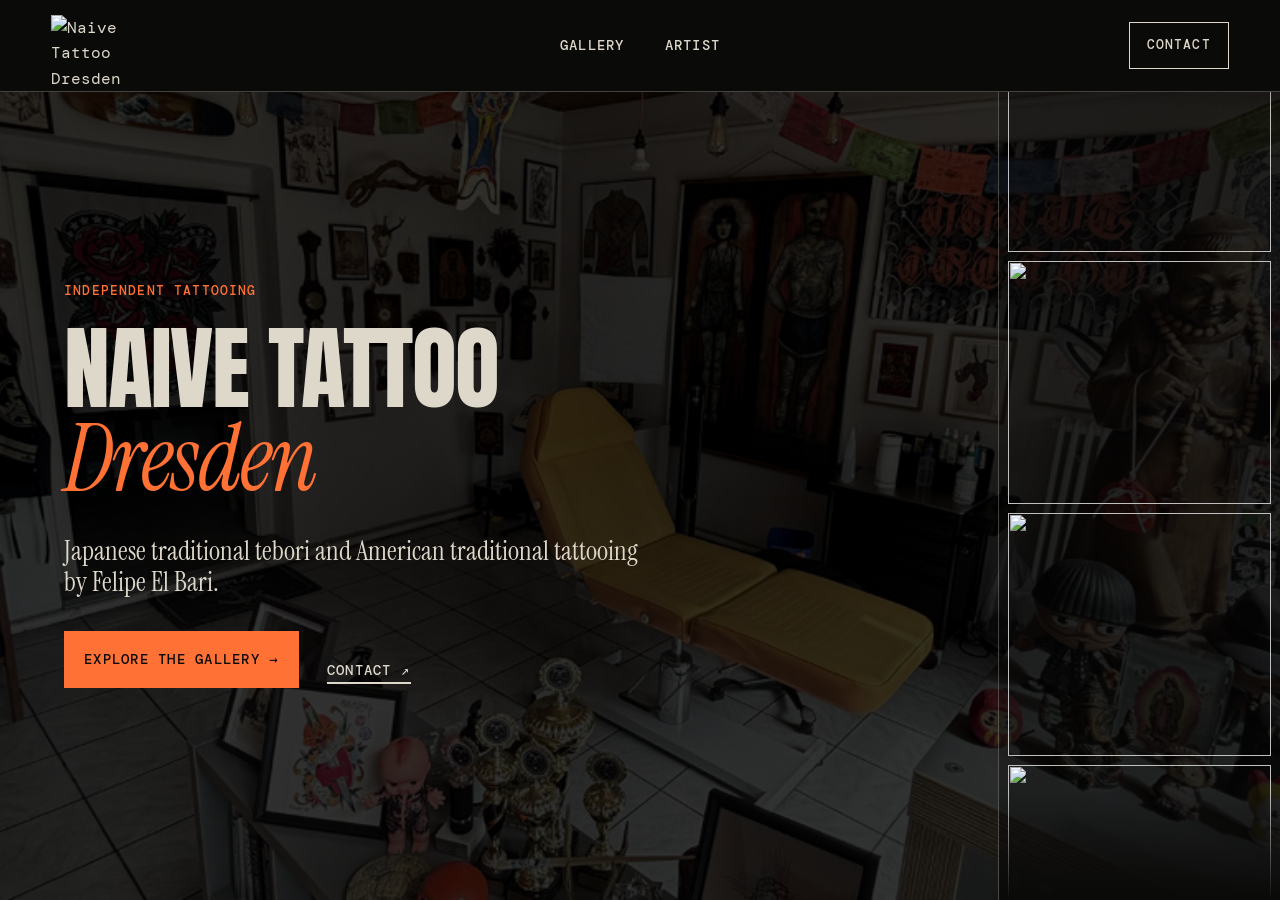
==== commit d44f66c4: "Update index.html" ====
--- a/index.html
+++ b/index.html
@@ -1 +1 @@
-<!DOCTYPE html><html lang="en"><head><meta charset="UTF-8"><meta name="viewport" content="width=device-width, initial-scale=1"><meta name="theme-color" content="#0a0a09"><title>Naive Tattoo Dresden</title><link rel="icon" type="image/png" href="Assets/Favicon/favicon-32x32.png"><link rel="stylesheet" href="styles.css?v=20260909-3"></head><body class="landing-page dark-page"><div class="grain" aria-hidden="true"></div><header class="site-header"><a class="brand" href="index.html"><img src="Assets/Logo/Orange logo.png" alt="Naive Tattoo Dresden"></a><nav><a href="work.html">Gallery</a><a href="artist.html">Artist</a></nav><div class="header-actions"><details class="mobile-menu"><summary>Menu</summary><div class="mobile-menu-links"><a href="work.html">Gallery</a><a href="artist.html">Artist</a><a href="booking.html">Contact</a></div></details><a class="header-book" href="booking.html">Contact</a></div></header><main class="landing-reel"><section class="landing-video"><div class="landing-copy"><p class="eyebrow orange">Independent tattooing</p><h1>NaiveTattoo<br><em>Dresden</em></h1><p class="hero-intro">Japanese traditional tebori and American traditional tattooing by Felipe El Bari.</p><div class="landing-links"><a class="primary-link" href="work.html">Explore the gallery →</a><a class="text-link light" href="booking.html">Contact ↗</a></div></div></section><aside class="tattoo-conveyor"><div class="tattoo-track" data-tattoo-conveyor></div></aside></main><script src="script.js?v=20260909-4"></script></body></html>
+<!DOCTYPE html><html lang="en"><head><meta charset="UTF-8"><meta name="viewport" content="width=device-width, initial-scale=1"><meta name="theme-color" content="#0a0a09"><title>Naive Tattoo Dresden</title><link rel="icon" type="image/png" href="Assets/Favicon/favicon-32x32.png"><link rel="stylesheet" href="styles.css?v=20260909-3"></head><body class="landing-page dark-page"><div class="grain" aria-hidden="true"></div><header class="site-header"><a class="brand" href="index.html"><img src="Assets/Logo/Orange logo.png" alt="Naive Tattoo Dresden"></a><nav><a href="work.html">Gallery</a><a href="artist.html">Artist</a></nav><div class="header-actions"><details class="mobile-menu"><summary>Menu</summary><div class="mobile-menu-links"><a href="work.html">Gallery</a><a href="artist.html">Artist</a><a href="booking.html">Contact</a></div></details><a class="header-book" href="booking.html">Contact</a></div></header><main class="landing-reel"><section class="landing-video"><div class="landing-copy"><p class="eyebrow orange">Independent tattooing</p><h1>Naive Tattoo<br><em>Dresden</em></h1><p class="hero-intro">Japanese traditional tebori and American traditional tattooing by Felipe El Bari.</p><div class="landing-links"><a class="primary-link" href="work.html">Explore the gallery →</a><a class="text-link light" href="booking.html">Contact ↗</a></div></div></section><aside class="tattoo-conveyor"><div class="tattoo-track" data-tattoo-conveyor></div></aside></main><script src="script.js?v=20260909-4"></script></body></html>
